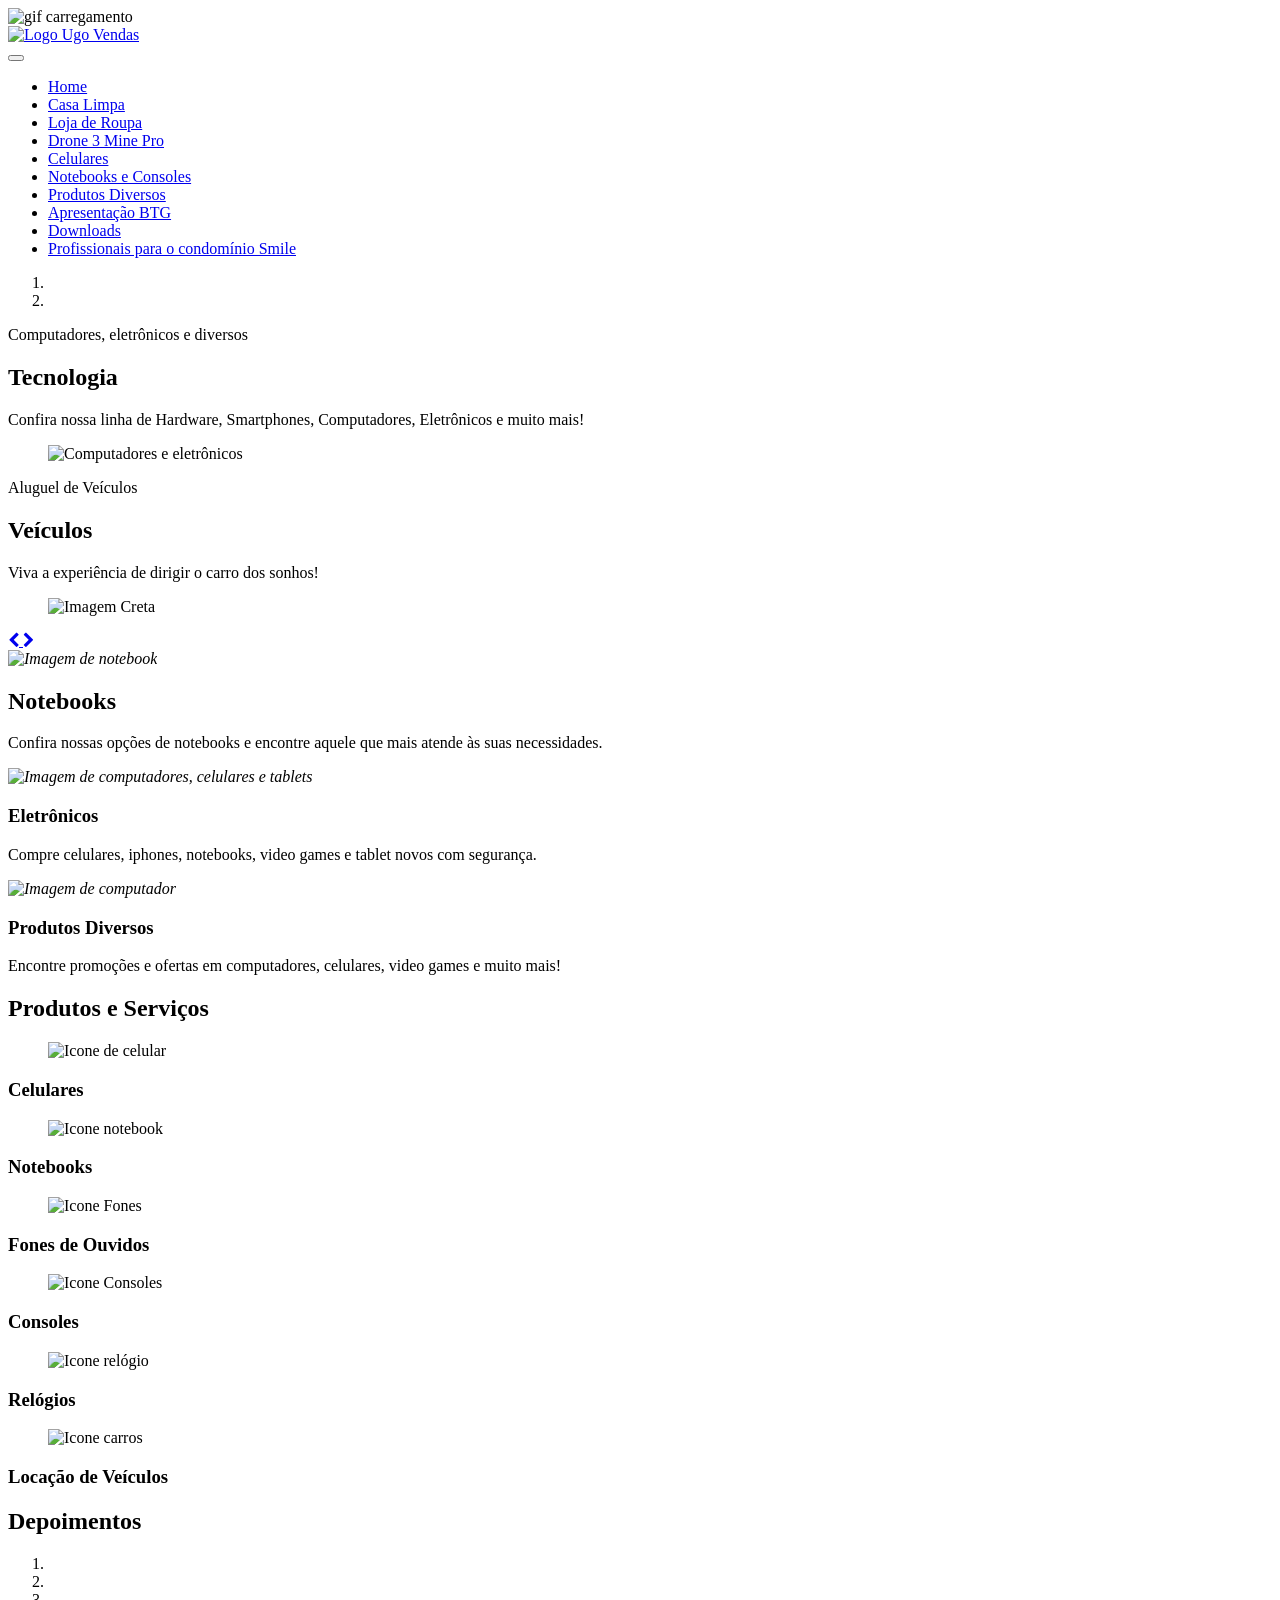
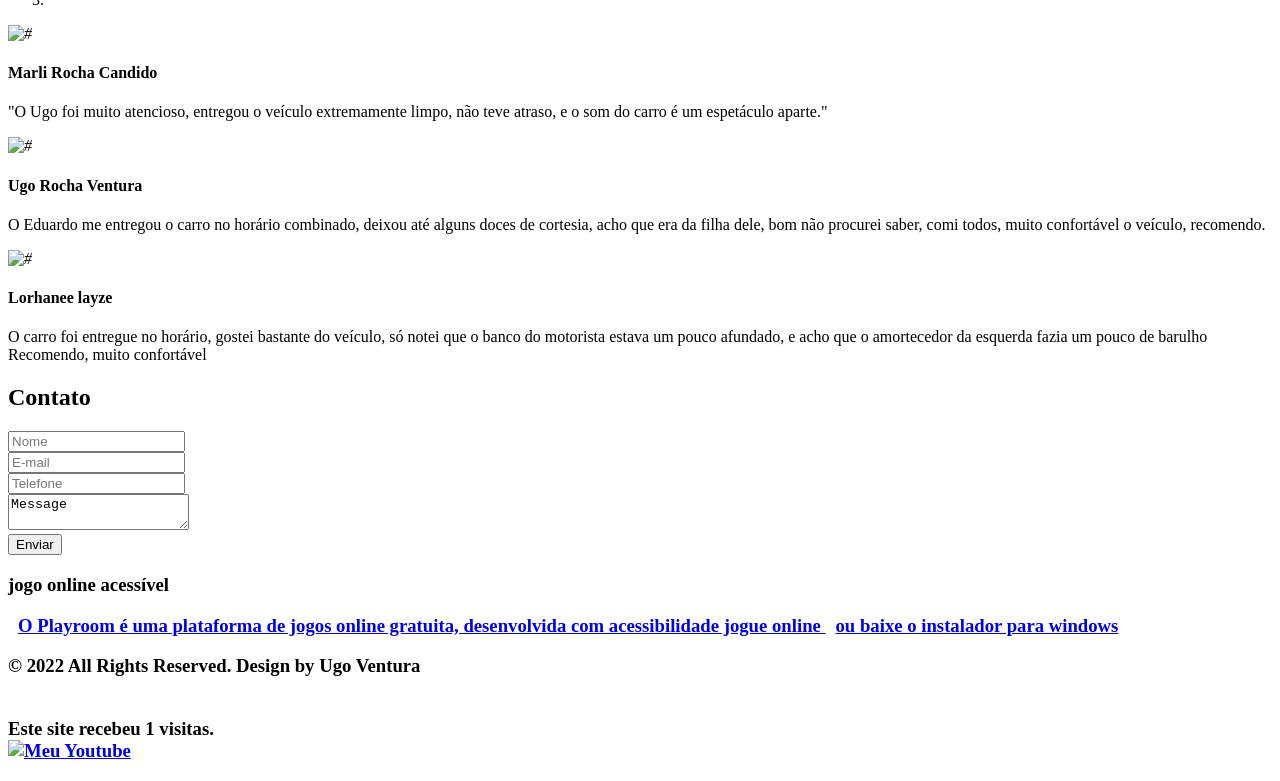
==== index.html @ d92bc0ac "Create index.html '" ====
<!DOCTYPE html>
<html lang="pt-br">

<head>

<!-- Google tag (gtag.js) -->
<script async src="https://www.googletagmanager.com/gtag/js?id=G-KERYEWNF61"></script>
<script>
  window.dataLayer = window.dataLayer || [];
  function gtag(){dataLayer.push(arguments);}
  gtag('js', new Date());
  gtag('config', 'G-KERYEWNF61');
</script>

   <!-- Basico do HTML -->
   <meta charset="utf-8">
   <meta http-equiv="X-UA-Compatible" content="IE=edge">
   <!-- mobile metas -->
   <meta name="viewport" content="width=device-width, initial-scale=1">
   <meta name="viewport" content="initial-scale=1, maximum-scale=1">
   <!-- site metas -->
   <title>Ugo Vendas</title>
   <meta name="keywords" content="Vendas">
   <meta name="description" content="Site de vendas">
   <meta name="author" content="Ugo Ventura">
   <!-- bootstrap css -->
   <link rel="stylesheet" href="css/bootstrap.min.css">
   <!-- style css -->
   <link rel="stylesheet" href="css/style.css">
   <!-- Responsive-->
   <link rel="stylesheet" href="css/responsive.css">
   <!-- Icone -->
   <link rel="icon" href="images/fevicon.png" type="image/gif" />
   <!-- CSS da barra de rolagem -->
   <link rel="stylesheet" href="css/jquery.mCustomScrollbar.min.css">
   <!-- Script para rodar em navegadores antigos -->
   <link rel="stylesheet" href="https://netdna.bootstrapcdn.com/font-awesome/4.0.3/css/font-awesome.css">
   <link rel="stylesheet" href="https://cdnjs.cloudflare.com/ajax/libs/fancybox/2.1.5/jquery.fancybox.min.css"
      media="screen">
<audio src=" mario.mp3 " autoplay loop volume="0.5"></audio>
</head>
<!-- Corpo do site -->

<body class="main-layout">
   <!-- Inicio do Gif de carregamento do site  -->
   <div class="loader_bg">
      <div class="loader"><img src="images/loading.gif" alt="gif carregamento" /></div>
   </div>
   <!-- Fim Gif de carregamento do site -->
   <!-- Inicio do Menu superior do site -->
   <header>
      <div class="header">
         <div class="container-fluid">
            <div class="row">
               <div class="col-xl-3 col-lg-3 col-md-3 col-sm-3 col logo_section">
                  <div class="full">
                     <div class="center-desk">
                        <div class="logo">
                           <a href="index.html"><img src="images/logo.png" alt="Logo Ugo Vendas" /></a>
                        </div>
                     </div>
                  </div>
               </div>
                  <nav class="navigation navbar navbar-expand-md navbar-dark ">
                     <button class="navbar-toggler" type="button" data-toggle="collapse" data-target="#navbarsExample04"
                        aria-controls="navbarsExample04" aria-expanded="false" aria-label="Toggle navigation">
                        <span class="navbar-toggler-icon"></span>
                     </button>
                     <div class="collapse navbar-collapse" id="navbarsExample04">
                        <ul class="navbar-nav mr-auto">
                           <li class="nav-item active">
                              <a class="nav-link" href="index.html" target="_blank">Home</a>
                           </li>


                           <li class="nav-item">
                              <a class="nav-link" href="CasaLimpa/calendario.php" target="_blank"> Casa Limpa</a>
                           </li>


                           <li class="nav-item">
                              <a class="nav-link" href=" roupa.html " target="_blank"> Loja de Roupa </a>
                           </li>
                           <li class="nav-item">
                              <a class="nav-link" href=" Drone-Page-master/index2.html " target="_blank">Drone 3 Mine Pro </a>
                           </li>
                           <li class="nav-item">
                              <a class="nav-link" href="celulares.html" target="_blank">Celulares</a>
                           </li>
                           <li class="nav-item">
                              <a class="nav-link" href="laptop.html" target="_blank">Notebooks e Consoles</a>
                           </li>
                           <li class="nav-item">
                              <a class="nav-link" href="produtos_diversos.html" target="_blank">Produtos Diversos</a>
                           </li>
                           <li class="nav-item">
                              <a class="nav-link" href="PaginaBtg/Teste.html" target="_blank"> Apresentação BTG </a>
                           </li>
                           <li class="nav-item">
                              <a class="nav-link" href="baixar.html" target="_blank"> Downloads </a>
                           </li>
                           <li class="nav-item">
                              <a class="nav-link" href="servicosmile.html" target="_blank"> Profissionais para o condomínio Smile </a>
                           </li>
                        </ul>
                     </div>
                  </nav>
               </div>
            </div>
         </div>
      </div>
   </header>
   <!-- Fim do Menu superior do site-->
   <!--Banner de promoção do site, mostrando alguns produtos -->
   <section class="banner_main">
      <div id="banner1" class="carousel slide" data-ride="carousel">
         <ol class="carousel-indicators">
            <li data-target="#banner1" data-slide-to="0" class="active"></li>
            <li data-target="#banner1" data-slide-to="1"></li>
         </ol>
         <div class="carousel-inner">
            <div class="carousel-item active">
               <div class="container">
                  <div class="carousel-caption">
                     <div class="row">
                        <div class="col-md-6">
                           <div class="text-bg">
                              <span>Computadores, eletrônicos e diversos</span>
                              <h1>Tecnologia</h1>
                              <p>Confira nossa linha de Hardware, Smartphones, Computadores, Eletrônicos e muito mais!
                              </p>
                           </div>
                        </div>
                        <div class="col-md-6">
                           <div class="text_img">
                              <figure><img src="images/pct.png" alt="Computadores e eletrônicos" /></figure>
                           </div>
                        </div>
                     </div>
                  </div>
               </div>
            </div>
            <div class="carousel-item">
               <div class="container">
                  <div class="carousel-caption">
                     <div class="row">
                        <div class="col-md-6">
                           <div class="text-bg">
                              <span>Aluguel de Veículos</span>
                              <h1>Veículos</h1>
                              <p>Viva a experiência de dirigir o carro dos sonhos!</p>
                           </div>
                        </div>
                        <div class="col-md-6">
                           <div class="text_img">
                              <figure><img src="images/creta_banner.png" alt="Imagem Creta" /></figure>
                           </div>
                        </div>
                     </div>
                  </div>
               </div>
            </div>
         </div>
         <a class="carousel-control-prev" href="#banner1" role="button" data-slide="prev">
            <i class="fa fa-chevron-left" aria-hidden="true"></i>
         </a>
         <a class="carousel-control-next" href="#banner1" role="button" data-slide="next">
            <i class="fa fa-chevron-right" aria-hidden="true"></i>
         </a>
      </div>
   </section>
   <!-- Fim do Banner -->
   <!-- Inicio do Cards descrevendo alguns dos produtos -->
   <div class="three_box">
      <div class="container">
         <div class="row">
            <div class="col-md-4">
               <div class="box_text">
                  <i><img src="images/thr1.png" alt="Imagem de notebook" /></i>
                  <h2>Notebooks</h2>
                  <p> Confira nossas opções de notebooks e encontre aquele que mais atende às suas
                     necessidades.</p>
               </div>
            </div>
            <div class="col-md-4">
               <div class="box_text">
                  <i><img src="images/thr2.png" alt="Imagem de computadores, celulares e tablets" /></i>
                  <h3>Eletrônicos</h3>
                  <p>Compre celulares, iphones, notebooks, video games e tablet novos com segurança.  </p>
               </div>
            </div>
            <div class="col-md-4">
               <div class="box_text">
                  <i><img src="images/thr.png" alt="Imagem de computador" /></i>
                  <h3>Produtos Diversos</h3>
                  <p>Encontre promoções e ofertas em computadores, celulares, video games e muito mais!</p>
               </div>
            </div>
         </div>
      </div>
   </div>
   <!-- Fim do card -->
   <!-- Inicio da Listagem de tipos de Produtos -->
   <div class="products">
      <div class="container">
         <div class="row">
            <div class="col-md-12">
               <div class="titlepage">
                  <h2>Produtos e Serviços</h2>
               </div>
            </div>
         </div>
         <div class="row">
            <div class="col-md-12">
               <div class="our_products">
                  <div class="row">
                     <div class="col-md-4 margin_bottom1">
                        <div class="product_box">
                           <figure>
                              <img src="images/icons8-icone-celular.png" alt="Icone de celular" />
                           </figure>
                           <h3>Celulares</h3>
                        </div>
                     </div>
                     <div class="col-md-4 margin_bottom1">
                        <div class="product_box">
                           <figure><img src="images/icons8-icone-notebook.png" alt="Icone notebook" /></figure>
                           <h3>Notebooks</h3>
                        </div>
                     </div>
                     <div class="col-md-4 margin_bottom1">
                        <div class="product_box">
                           <figure><img src="images/icons8-icone-fones.png" alt="Icone Fones" /></figure>
                           <h3>Fones de Ouvidos</h3>
                        </div>
                     </div>
                     <div class="col-md-4 margin_bottom1">
                        <div class="product_box">
                           <figure><img src="images/icons8-icone-console.png" alt="Icone Consoles" /></figure>
                           <h3>Consoles</h3>
                        </div>
                     </div>
                     <div class="col-md-4 margin_bottom1">
                        <div class="product_box">
                           <figure><img src="images/icons8-icone-relogio.png" alt="Icone relógio" /></figure>
                           <h3>Relógios</h3>
                        </div>
                     </div>
                     <div class="col-md-4 margin_bottom1">
                        <div class="product_box">
                           <figure><img src="images/icons8-engarrafamento-96.png" alt="Icone carros" /></figure>
                           <h3>Locação de Veículos</h3>
                        </div>
                     </div>
                  </div>
               </div>
            </div>
         </div>
      </div>
   </div>
   <!-- Fim da listagem -->

   <!-- Inicio dos Depoimentos -->
   <div class="customer">
      <div class="container">
         <div class="row">
            <div class="col-md-12">
               <div class="titlepage">
                  <h2>Depoimentos</h2>
               </div>
            </div>
         </div>
         <div class="row">
            <div class="col-md-12">
               <div id="myCarousel" class="carousel slide customer_Carousel " data-ride="carousel">
                  <ol class="carousel-indicators">
                     <li data-target="#myCarousel" data-slide-to="0" class="active"></li>
                     <li data-target="#myCarousel" data-slide-to="1"></li>
                     <li data-target="#myCarousel" data-slide-to="2"></li>
                  </ol>
                  <div class="carousel-inner">
                     <div class="carousel-item active">
                        <div class="container">
                           <div class="carousel-caption ">
                              <div class="row">
                                 <div class="col-md-9 offset-md-3">
                                    <div class="test_box">
                                       <i><img src="images/cos.png" alt="#" /></i>
                                       <h4>Marli Rocha Candido</h4>
                                       <p>"O Ugo foi muito atencioso, entregou o veículo extremamente limpo, não teve
                                          atraso, e o som do carro é um espetáculo aparte."</p>
                                    </div>
                                 </div>
                              </div>
                           </div>
                        </div>
                     </div>
                     <div class="carousel-item">
                        <div class="container">
                           <div class="carousel-caption">
                              <div class="row">
                                 <div class="col-md-9 offset-md-3">
                                    <div class="test_box">
                                       <i><img src="images/cos.png" alt="#" /></i>
                                       <h4>Ugo Rocha Ventura</h4>
                                       <p>O Eduardo me entregou o carro no horário combinado, deixou até alguns doces de
                                          cortesia, acho que era da filha dele, bom não procurei saber, comi todos,
                                          muito confortável o veículo, recomendo.</p>
                                    </div>
                                 </div>
                              </div>
                           </div>
                        </div>
                     </div>
                     <div class="carousel-item">
                        <div class="container">
                           <div class="carousel-caption">
                              <div class="row">
                                 <div class="col-md-9 offset-md-3">
                                    <div class="test_box">
                                       <i><img src="images/cos.png" alt="#" /></i>
                                       <h4>Lorhanee layze</h4>
                                       <p>O carro foi entregue no horário, gostei bastante do veículo, só notei que o
                                          banco do motorista estava um pouco afundado, e acho que o amortecedor da
                                          esquerda fazia um pouco de barulho
                                          Recomendo, muito confortável</p>
                                    </div>
                                 </div>
                              </div>
                           </div>
                        </div>
                     </div>
                  </div>
                  <a class="carousel-control-prev" href="#myCarousel" role="button" data-slide="prev">
                     <span class="carousel-control-prev-icon" aria-hidden="true"></span>
                     <span class="sr-only">Previous</span>
                  </a>
                  <a class="carousel-control-next" href="#myCarousel" role="button" data-slide="next">
                     <span class="carousel-control-next-icon" aria-hidden="true"></span>
                     <span class="sr-only">Next</span>
                  </a>
               </div>
            </div>
         </div>
      </div>
   </div>
   <!-- Fim dos Depoimentos -->

   <!-- Inicio do Formulário de Contatos -->
   <div class="contact">
      <div class="container">
         <div class="row">
            <div class="col-md-12">
               <div class="titlepage">
                  <h2>Contato</h2>
               </div>
            </div>
         </div>
         <div class="row">
            <div class="col-md-10 offset-md-1">
               <form id="request" class="main_form" method="POST" name="contactform" action="contact-form-handler.php">
                  <div class="row">
                     <div class="col-md-12 ">
                        <input class="contactus" placeholder="Nome" type="type" name="name">
                     </div>
                     <div class="col-md-12">
                        <input class="contactus" placeholder="E-mail" type="type" name="email">
                     </div>
                     <div class="col-md-12">
                        <input class="contactus" placeholder="Telefone" type="type" name="Phone Number">
                     </div>
                     <div class="col-md-12">
                        <textarea class="textarea" placeholder="Mensagem" type="type" name="message"
                           Message="Name">Message </textarea>
                     </div>
                     <div class="col-md-12">
                        <button class="send_btn">Enviar</button>
                     </div>
                  </div>
               </form>
            </div>
         </div>
      </div>
   </div>
   <!-- Fim do Formulário de Contatos -->
<h3> jogo online acessível <h3>
<a href=" https://www.qcsalon.net/pt/game " style="margin-left: 10px;" target="_blank"> O Playroom é uma plataforma de jogos online gratuita, desenvolvida com acessibilidade jogue online  </a>
<a href=" https://www.qcsalon.net/autodl/quentinc-gameroom-2.2.8-multilingual-setup.exe " style="margin-left: 10px;" target="_blank"> ou baixe o instalador para windows </a>
</a>


   <footer>
      <div class="footer">
         <div class="copyright">
            <div class="container">
               <div class="row">
                  <div class="col-md-12">
                     <p>© 2022 All Rights Reserved. Design by Ugo Ventura</a></p>

</br>
<div>
  Este site recebeu <span id="visitas">0</span> visitas.
</div>

<script>
  let contador = localStorage.getItem("contador") || 0;
  contador++;
  localStorage.setItem("contador", contador);
  document.getElementById("visitas").textContent = contador;
</script>



                  </div>
               </div>
            </div>
         </div>
      </div>
   </footer>
   <!-- Fim do do Rodapé -->
   <!-- Javascripts necessários para rodar o site-->
   <script src="js/jquery.min.js"></script>
   <script src="js/popper.min.js"></script>
   <script src="js/bootstrap.bundle.min.js"></script>
   <script src="js/jquery-3.0.0.min.js"></script>
   <script src="js/jquery.mCustomScrollbar.concat.min.js"></script>
   <script src="js/custom.js"></script>
   <script language="JavaScript">
      // Script para validação do formulário de contato      
      var frmvalidator = new Validator("contactform");
      frmvalidator.addValidation("name", "req", "Por favor, preencha o seu nome");
      frmvalidator.addValidation("email", "req", "Por favor, preencha o seu e-mail");
      frmvalidator.addValidation("email", "email", "Por favor, preencha um endereço de e-mail"); 

<div align=center><a href='https://contador.s12.com.br'><img src='https://contador.s12.com.br/img-93wyWb1bD875wDd7-26.gif' border='0' alt='visitas'></a><script type='text/javascript' src='https://contador.s12.com.br/ad.js?id=93wyWb1bD875wDd7'></script></div>

   </script>

                        <a target="_blank" href=" https://www.youtube.com/@ugodramal2010/videos "><img src="images/icons/you-tube-logo.png" alt=" Meu Youtube  "></a>
</body>
</html>
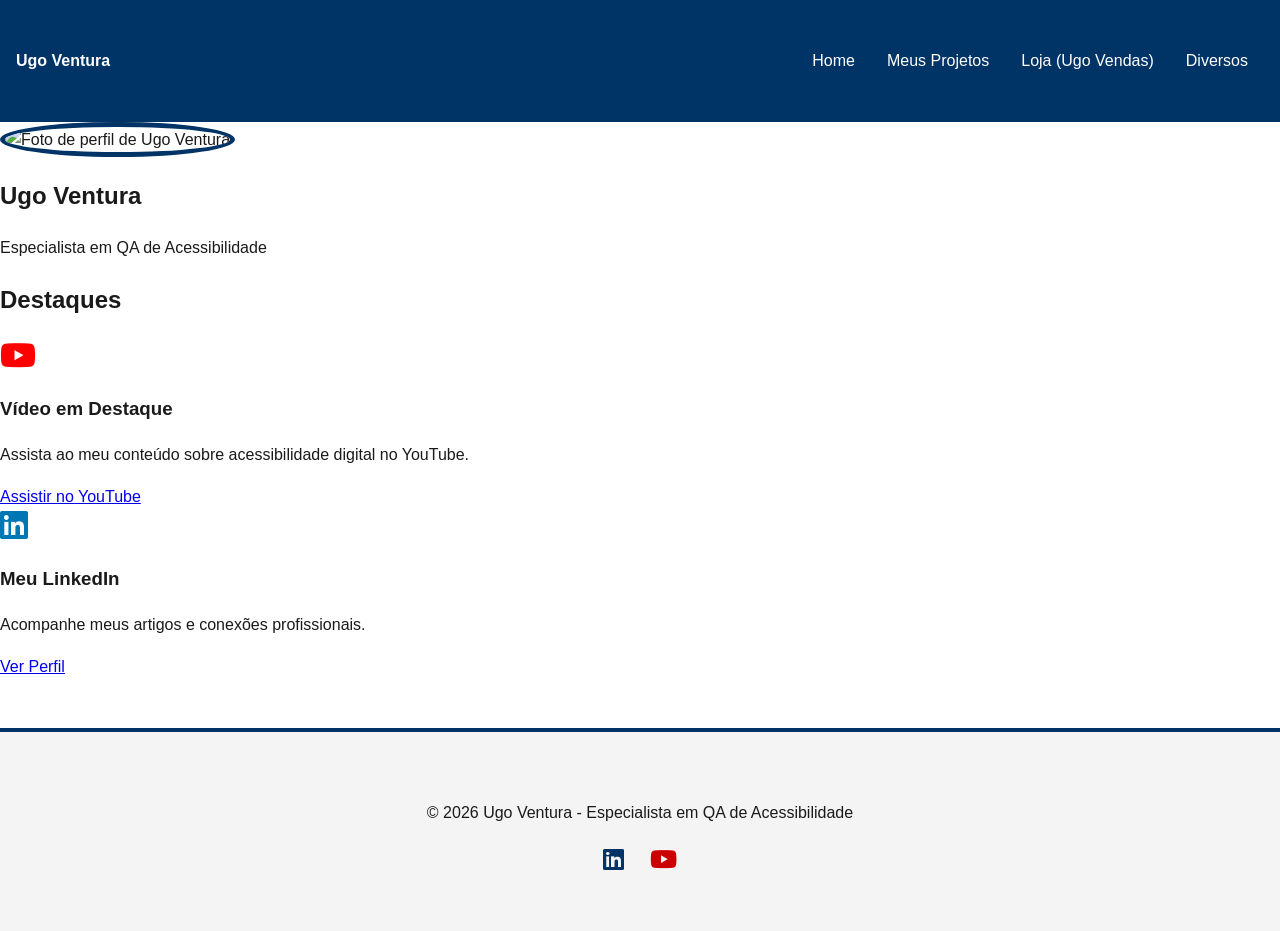
==== commit 05919f06: "subindo a primeira parte do novo portfólio aprimorando os conhecimentos" ====
--- a/index.html
+++ b/index.html
@@ -1,441 +1,66 @@
 <!DOCTYPE html>
 <html lang="pt-br">
+<head>
+    <meta charset="UTF-8">
+    <meta name="viewport" content="width=device-width, initial-scale=1.0">
+    <title>Ugo Ventura | QA de Acessibilidade</title>
 
-<head>
+    <link rel="stylesheet" href="https://cdnjs.cloudflare.com/ajax/libs/font-awesome/6.0.0/css/all.min.css">
+    
+    <link href="https://unpkg.com/aos@2.3.1/dist/aos.css" rel="stylesheet">
+    
+    <link rel="stylesheet" href="css/style.css">
+</head>
+<body>
+    <header id="main-header"></header>
 
-<!-- Google tag (gtag.js) -->
-<script async src="https://www.googletagmanager.com/gtag/js?id=G-KERYEWNF61"></script>
-<script>
-  window.dataLayer = window.dataLayer || [];
-  function gtag(){dataLayer.push(arguments);}
-  gtag('js', new Date());
-  gtag('config', 'G-KERYEWNF61');
-</script>
+    <main id="conteudo-principal">
+        <section class="hero" data-aos="fade-up">
+            <img src="images/ugo.jpg" alt="Foto de perfil de Ugo Ventura" class="perfil-img">
+            <h1 data-aos="fade-right">Ugo Ventura</h1>
+            <p class="subtitulo">Especialista em QA de Acessibilidade</p>
+        </section>
 
-   <!-- Basico do HTML -->
-   <meta charset="utf-8">
-   <meta http-equiv="X-UA-Compatible" content="IE=edge">
-   <!-- mobile metas -->
-   <meta name="viewport" content="width=device-width, initial-scale=1">
-   <meta name="viewport" content="initial-scale=1, maximum-scale=1">
-   <!-- site metas -->
-   <title>Ugo Vendas</title>
-   <meta name="keywords" content="Vendas">
-   <meta name="description" content="Site de vendas">
-   <meta name="author" content="Ugo Ventura">
-   <!-- bootstrap css -->
-   <link rel="stylesheet" href="css/bootstrap.min.css">
-   <!-- style css -->
-   <link rel="stylesheet" href="css/style.css">
-   <!-- Responsive-->
-   <link rel="stylesheet" href="css/responsive.css">
-   <!-- Icone -->
-   <link rel="icon" href="images/fevicon.png" type="image/gif" />
-   <!-- CSS da barra de rolagem -->
-   <link rel="stylesheet" href="css/jquery.mCustomScrollbar.min.css">
-   <!-- Script para rodar em navegadores antigos -->
-   <link rel="stylesheet" href="https://netdna.bootstrapcdn.com/font-awesome/4.0.3/css/font-awesome.css">
-   <link rel="stylesheet" href="https://cdnjs.cloudflare.com/ajax/libs/fancybox/2.1.5/jquery.fancybox.min.css"
-      media="screen">
-<audio src=" mario.mp3 " autoplay loop volume="0.5"></audio>
-</head>
-<!-- Corpo do site -->
+        <section class="destaques">
+            <h2 data-aos="fade-left">Destaques</h2>
+            <div class="card-grid">
+                <article class="card" data-aos="zoom-in">
+                    <i class="fab fa-youtube" aria-hidden="true" style="font-size: 2rem; color: red;"></i>
+                    <h3>Vídeo em Destaque</h3>
+                    <p>Assista ao meu conteúdo sobre acessibilidade digital no YouTube.</p>
+                    <a href="https://www.youtube.com/watch?v=UW9lQev63oY" target="_blank" aria-label="Assistir vídeo de Ugo Ventura no YouTube (abre em nova aba)">
+                        Assistir no YouTube
+                    </a>
+                </article>
 
-<body class="main-layout">
-   <!-- Inicio do Gif de carregamento do site  -->
-   <div class="loader_bg">
-      <div class="loader"><img src="images/loading.gif" alt="gif carregamento" /></div>
-   </div>
-   <!-- Fim Gif de carregamento do site -->
-   <!-- Inicio do Menu superior do site -->
-   <header>
-      <div class="header">
-         <div class="container-fluid">
-            <div class="row">
-               <div class="col-xl-3 col-lg-3 col-md-3 col-sm-3 col logo_section">
-                  <div class="full">
-                     <div class="center-desk">
-                        <div class="logo">
-                           <a href="index.html"><img src="images/logo.png" alt="Logo Ugo Vendas" /></a>
-                        </div>
-                     </div>
-                  </div>
-               </div>
-                  <nav class="navigation navbar navbar-expand-md navbar-dark ">
-                     <button class="navbar-toggler" type="button" data-toggle="collapse" data-target="#navbarsExample04"
-                        aria-controls="navbarsExample04" aria-expanded="false" aria-label="Toggle navigation">
-                        <span class="navbar-toggler-icon"></span>
-                     </button>
-                     <div class="collapse navbar-collapse" id="navbarsExample04">
-                        <ul class="navbar-nav mr-auto">
-                           <li class="nav-item active">
-                              <a class="nav-link" href="index.html" target="_blank">Home</a>
-                           </li>
+                <article class="card" data-aos="zoom-in" data-delay="200">
+                    <i class="fab fa-linkedin" aria-hidden="true" style="font-size: 2rem; color: #0077b5;"></i>
+                    <h3>Meu LinkedIn</h3>
+                    <p>Acompanhe meus artigos e conexões profissionais.</p>
+                    <a href="https://www.linkedin.com/in/ugo-rocha-ventura-97335a68/" target="_blank" aria-label="Visitar perfil de Ugo Ventura no LinkedIn (abre em nova aba)">
+                        Ver Perfil
+                    </a>
+                </article>
+            </div>
+        </section>
+    </main>
 
+    <footer id="main-footer"></footer>
 
-                           <li class="nav-item">
-                              <a class="nav-link" href="CasaLimpa/calendario.php" target="_blank"> Casa Limpa</a>
-                           </li>
+    <script src="https://unpkg.com/aos@2.3.1/dist/aos.js"></script>
+    <script>
+        // Inicializa as animações prevenindo erros em dispositivos antigos
+        try {
+            AOS.init({
+                duration: 1000,
+                once: true,
+                disable: 'mobile' // Opcional: desativa animações em celulares muito lentos se desejar
+            });
+        } catch (e) {
+            console.log("Erro ao carregar animações, o site continuará funcionando normalmente.");
+        }
+    </script>
 
-
-                           <li class="nav-item">
-                              <a class="nav-link" href=" roupa.html " target="_blank"> Loja de Roupa </a>
-                           </li>
-                           <li class="nav-item">
-                              <a class="nav-link" href=" Drone-Page-master/index2.html " target="_blank">Drone 3 Mine Pro </a>
-                           </li>
-                           <li class="nav-item">
-                              <a class="nav-link" href="celulares.html" target="_blank">Celulares</a>
-                           </li>
-                           <li class="nav-item">
-                              <a class="nav-link" href="laptop.html" target="_blank">Notebooks e Consoles</a>
-                           </li>
-                           <li class="nav-item">
-                              <a class="nav-link" href="produtos_diversos.html" target="_blank">Produtos Diversos</a>
-                           </li>
-                           <li class="nav-item">
-                              <a class="nav-link" href="PaginaBtg/Teste.html" target="_blank"> Apresentação BTG </a>
-                           </li>
-                           <li class="nav-item">
-                              <a class="nav-link" href="baixar.html" target="_blank"> Downloads </a>
-                           </li>
-                           <li class="nav-item">
-                              <a class="nav-link" href="servicosmile.html" target="_blank"> Profissionais para o condomínio Smile </a>
-                           </li>
-                        </ul>
-                     </div>
-                  </nav>
-               </div>
-            </div>
-         </div>
-      </div>
-   </header>
-   <!-- Fim do Menu superior do site-->
-   <!--Banner de promoção do site, mostrando alguns produtos -->
-   <section class="banner_main">
-      <div id="banner1" class="carousel slide" data-ride="carousel">
-         <ol class="carousel-indicators">
-            <li data-target="#banner1" data-slide-to="0" class="active"></li>
-            <li data-target="#banner1" data-slide-to="1"></li>
-         </ol>
-         <div class="carousel-inner">
-            <div class="carousel-item active">
-               <div class="container">
-                  <div class="carousel-caption">
-                     <div class="row">
-                        <div class="col-md-6">
-                           <div class="text-bg">
-                              <span>Computadores, eletrônicos e diversos</span>
-                              <h1>Tecnologia</h1>
-                              <p>Confira nossa linha de Hardware, Smartphones, Computadores, Eletrônicos e muito mais!
-                              </p>
-                           </div>
-                        </div>
-                        <div class="col-md-6">
-                           <div class="text_img">
-                              <figure><img src="images/pct.png" alt="Computadores e eletrônicos" /></figure>
-                           </div>
-                        </div>
-                     </div>
-                  </div>
-               </div>
-            </div>
-            <div class="carousel-item">
-               <div class="container">
-                  <div class="carousel-caption">
-                     <div class="row">
-                        <div class="col-md-6">
-                           <div class="text-bg">
-                              <span>Aluguel de Veículos</span>
-                              <h1>Veículos</h1>
-                              <p>Viva a experiência de dirigir o carro dos sonhos!</p>
-                           </div>
-                        </div>
-                        <div class="col-md-6">
-                           <div class="text_img">
-                              <figure><img src="images/creta_banner.png" alt="Imagem Creta" /></figure>
-                           </div>
-                        </div>
-                     </div>
-                  </div>
-               </div>
-            </div>
-         </div>
-         <a class="carousel-control-prev" href="#banner1" role="button" data-slide="prev">
-            <i class="fa fa-chevron-left" aria-hidden="true"></i>
-         </a>
-         <a class="carousel-control-next" href="#banner1" role="button" data-slide="next">
-            <i class="fa fa-chevron-right" aria-hidden="true"></i>
-         </a>
-      </div>
-   </section>
-   <!-- Fim do Banner -->
-   <!-- Inicio do Cards descrevendo alguns dos produtos -->
-   <div class="three_box">
-      <div class="container">
-         <div class="row">
-            <div class="col-md-4">
-               <div class="box_text">
-                  <i><img src="images/thr1.png" alt="Imagem de notebook" /></i>
-                  <h2>Notebooks</h2>
-                  <p> Confira nossas opções de notebooks e encontre aquele que mais atende às suas
-                     necessidades.</p>
-               </div>
-            </div>
-            <div class="col-md-4">
-               <div class="box_text">
-                  <i><img src="images/thr2.png" alt="Imagem de computadores, celulares e tablets" /></i>
-                  <h3>Eletrônicos</h3>
-                  <p>Compre celulares, iphones, notebooks, video games e tablet novos com segurança.  </p>
-               </div>
-            </div>
-            <div class="col-md-4">
-               <div class="box_text">
-                  <i><img src="images/thr.png" alt="Imagem de computador" /></i>
-                  <h3>Produtos Diversos</h3>
-                  <p>Encontre promoções e ofertas em computadores, celulares, video games e muito mais!</p>
-               </div>
-            </div>
-         </div>
-      </div>
-   </div>
-   <!-- Fim do card -->
-   <!-- Inicio da Listagem de tipos de Produtos -->
-   <div class="products">
-      <div class="container">
-         <div class="row">
-            <div class="col-md-12">
-               <div class="titlepage">
-                  <h2>Produtos e Serviços</h2>
-               </div>
-            </div>
-         </div>
-         <div class="row">
-            <div class="col-md-12">
-               <div class="our_products">
-                  <div class="row">
-                     <div class="col-md-4 margin_bottom1">
-                        <div class="product_box">
-                           <figure>
-                              <img src="images/icons8-icone-celular.png" alt="Icone de celular" />
-                           </figure>
-                           <h3>Celulares</h3>
-                        </div>
-                     </div>
-                     <div class="col-md-4 margin_bottom1">
-                        <div class="product_box">
-                           <figure><img src="images/icons8-icone-notebook.png" alt="Icone notebook" /></figure>
-                           <h3>Notebooks</h3>
-                        </div>
-                     </div>
-                     <div class="col-md-4 margin_bottom1">
-                        <div class="product_box">
-                           <figure><img src="images/icons8-icone-fones.png" alt="Icone Fones" /></figure>
-                           <h3>Fones de Ouvidos</h3>
-                        </div>
-                     </div>
-                     <div class="col-md-4 margin_bottom1">
-                        <div class="product_box">
-                           <figure><img src="images/icons8-icone-console.png" alt="Icone Consoles" /></figure>
-                           <h3>Consoles</h3>
-                        </div>
-                     </div>
-                     <div class="col-md-4 margin_bottom1">
-                        <div class="product_box">
-                           <figure><img src="images/icons8-icone-relogio.png" alt="Icone relógio" /></figure>
-                           <h3>Relógios</h3>
-                        </div>
-                     </div>
-                     <div class="col-md-4 margin_bottom1">
-                        <div class="product_box">
-                           <figure><img src="images/icons8-engarrafamento-96.png" alt="Icone carros" /></figure>
-                           <h3>Locação de Veículos</h3>
-                        </div>
-                     </div>
-                  </div>
-               </div>
-            </div>
-         </div>
-      </div>
-   </div>
-   <!-- Fim da listagem -->
-
-   <!-- Inicio dos Depoimentos -->
-   <div class="customer">
-      <div class="container">
-         <div class="row">
-            <div class="col-md-12">
-               <div class="titlepage">
-                  <h2>Depoimentos</h2>
-               </div>
-            </div>
-         </div>
-         <div class="row">
-            <div class="col-md-12">
-               <div id="myCarousel" class="carousel slide customer_Carousel " data-ride="carousel">
-                  <ol class="carousel-indicators">
-                     <li data-target="#myCarousel" data-slide-to="0" class="active"></li>
-                     <li data-target="#myCarousel" data-slide-to="1"></li>
-                     <li data-target="#myCarousel" data-slide-to="2"></li>
-                  </ol>
-                  <div class="carousel-inner">
-                     <div class="carousel-item active">
-                        <div class="container">
-                           <div class="carousel-caption ">
-                              <div class="row">
-                                 <div class="col-md-9 offset-md-3">
-                                    <div class="test_box">
-                                       <i><img src="images/cos.png" alt="#" /></i>
-                                       <h4>Marli Rocha Candido</h4>
-                                       <p>"O Ugo foi muito atencioso, entregou o veículo extremamente limpo, não teve
-                                          atraso, e o som do carro é um espetáculo aparte."</p>
-                                    </div>
-                                 </div>
-                              </div>
-                           </div>
-                        </div>
-                     </div>
-                     <div class="carousel-item">
-                        <div class="container">
-                           <div class="carousel-caption">
-                              <div class="row">
-                                 <div class="col-md-9 offset-md-3">
-                                    <div class="test_box">
-                                       <i><img src="images/cos.png" alt="#" /></i>
-                                       <h4>Ugo Rocha Ventura</h4>
-                                       <p>O Eduardo me entregou o carro no horário combinado, deixou até alguns doces de
-                                          cortesia, acho que era da filha dele, bom não procurei saber, comi todos,
-                                          muito confortável o veículo, recomendo.</p>
-                                    </div>
-                                 </div>
-                              </div>
-                           </div>
-                        </div>
-                     </div>
-                     <div class="carousel-item">
-                        <div class="container">
-                           <div class="carousel-caption">
-                              <div class="row">
-                                 <div class="col-md-9 offset-md-3">
-                                    <div class="test_box">
-                                       <i><img src="images/cos.png" alt="#" /></i>
-                                       <h4>Lorhanee layze</h4>
-                                       <p>O carro foi entregue no horário, gostei bastante do veículo, só notei que o
-                                          banco do motorista estava um pouco afundado, e acho que o amortecedor da
-                                          esquerda fazia um pouco de barulho
-                                          Recomendo, muito confortável</p>
-                                    </div>
-                                 </div>
-                              </div>
-                           </div>
-                        </div>
-                     </div>
-                  </div>
-                  <a class="carousel-control-prev" href="#myCarousel" role="button" data-slide="prev">
-                     <span class="carousel-control-prev-icon" aria-hidden="true"></span>
-                     <span class="sr-only">Previous</span>
-                  </a>
-                  <a class="carousel-control-next" href="#myCarousel" role="button" data-slide="next">
-                     <span class="carousel-control-next-icon" aria-hidden="true"></span>
-                     <span class="sr-only">Next</span>
-                  </a>
-               </div>
-            </div>
-         </div>
-      </div>
-   </div>
-   <!-- Fim dos Depoimentos -->
-
-   <!-- Inicio do Formulário de Contatos -->
-   <div class="contact">
-      <div class="container">
-         <div class="row">
-            <div class="col-md-12">
-               <div class="titlepage">
-                  <h2>Contato</h2>
-               </div>
-            </div>
-         </div>
-         <div class="row">
-            <div class="col-md-10 offset-md-1">
-               <form id="request" class="main_form" method="POST" name="contactform" action="contact-form-handler.php">
-                  <div class="row">
-                     <div class="col-md-12 ">
-                        <input class="contactus" placeholder="Nome" type="type" name="name">
-                     </div>
-                     <div class="col-md-12">
-                        <input class="contactus" placeholder="E-mail" type="type" name="email">
-                     </div>
-                     <div class="col-md-12">
-                        <input class="contactus" placeholder="Telefone" type="type" name="Phone Number">
-                     </div>
-                     <div class="col-md-12">
-                        <textarea class="textarea" placeholder="Mensagem" type="type" name="message"
-                           Message="Name">Message </textarea>
-                     </div>
-                     <div class="col-md-12">
-                        <button class="send_btn">Enviar</button>
-                     </div>
-                  </div>
-               </form>
-            </div>
-         </div>
-      </div>
-   </div>
-   <!-- Fim do Formulário de Contatos -->
-<h3> jogo online acessível <h3>
-<a href=" https://www.qcsalon.net/pt/game " style="margin-left: 10px;" target="_blank"> O Playroom é uma plataforma de jogos online gratuita, desenvolvida com acessibilidade jogue online  </a>
-<a href=" https://www.qcsalon.net/autodl/quentinc-gameroom-2.2.8-multilingual-setup.exe " style="margin-left: 10px;" target="_blank"> ou baixe o instalador para windows </a>
-</a>
-
-
-   <footer>
-      <div class="footer">
-         <div class="copyright">
-            <div class="container">
-               <div class="row">
-                  <div class="col-md-12">
-                     <p>© 2022 All Rights Reserved. Design by Ugo Ventura</a></p>
-
-</br>
-<div>
-  Este site recebeu <span id="visitas">0</span> visitas.
-</div>
-
-<script>
-  let contador = localStorage.getItem("contador") || 0;
-  contador++;
-  localStorage.setItem("contador", contador);
-  document.getElementById("visitas").textContent = contador;
-</script>
-
-
-
-                  </div>
-               </div>
-            </div>
-         </div>
-      </div>
-   </footer>
-   <!-- Fim do do Rodapé -->
-   <!-- Javascripts necessários para rodar o site-->
-   <script src="js/jquery.min.js"></script>
-   <script src="js/popper.min.js"></script>
-   <script src="js/bootstrap.bundle.min.js"></script>
-   <script src="js/jquery-3.0.0.min.js"></script>
-   <script src="js/jquery.mCustomScrollbar.concat.min.js"></script>
-   <script src="js/custom.js"></script>
-   <script language="JavaScript">
-      // Script para validação do formulário de contato      
-      var frmvalidator = new Validator("contactform");
-      frmvalidator.addValidation("name", "req", "Por favor, preencha o seu nome");
-      frmvalidator.addValidation("email", "req", "Por favor, preencha o seu e-mail");
-      frmvalidator.addValidation("email", "email", "Por favor, preencha um endereço de e-mail"); 
-
-<div align=center><a href='https://contador.s12.com.br'><img src='https://contador.s12.com.br/img-93wyWb1bD875wDd7-26.gif' border='0' alt='visitas'></a><script type='text/javascript' src='https://contador.s12.com.br/ad.js?id=93wyWb1bD875wDd7'></script></div>
-
-   </script>
-
-                        <a target="_blank" href=" https://www.youtube.com/@ugodramal2010/videos "><img src="images/icons/you-tube-logo.png" alt=" Meu Youtube  "></a>
+    <script src="js/menu.js"></script>
 </body>
-</html>    
+</html>
--- a/css/style.css
+++ b/css/style.css
@@ -0,0 +1,104 @@
+/* Cores com contraste validado para WCAG */
+:root {
+    --primaria: #003366;    /* Azul profundo */
+    --secundaria: #FFCC00;  /* Amarelo para destaque */
+    --fundo: #FFFFFF;
+    --texto: #1A1A1A;
+    --menu-mobile: #002244;
+}
+
+body {
+    font-family: 'Segoe UI', Arial, sans-serif;
+    color: var(--texto);
+    line-height: 1.6;
+    margin: 0;
+}
+
+/* Header e Menu Hambúrguer */
+#main-header {
+    background: var(--primaria);
+    color: white;
+    padding: 1rem;
+    position: sticky;
+    top: 0;
+    z-index: 1000;
+}
+
+nav {
+    display: flex;
+    justify-content: space-between;
+    align-items: center;
+}
+
+#menu-list {
+    display: none; /* Escondido no mobile por padrão */
+    list-style: none;
+    flex-direction: column;
+    position: absolute;
+    top: 60px;
+    right: 0;
+    background: var(--menu-mobile);
+    width: 100%;
+    padding: 0;
+}
+
+#menu-list.active {
+    display: flex;
+}
+
+#menu-list li a {
+    color: white;
+    text-decoration: none;
+    padding: 1rem;
+    display: block;
+    border-bottom: 1px solid #ffffff22;
+}
+
+/* Botão Hambúrguer Acessível */
+#menu-toggle {
+    background: none;
+    border: 2px solid var(--secundaria);
+    color: var(--secundaria);
+    padding: 10px;
+    cursor: pointer;
+    min-width: 44px; /* Tamanho mínimo para toque (WCAG) */
+    min-height: 44px;
+}
+
+/* Estilo para Computador */
+@media (min-width: 768px) {
+    #menu-toggle { display: none; }
+    #menu-list {
+        display: flex;
+        flex-direction: row;
+        position: static;
+        background: none;
+        width: auto;
+    }
+    #menu-list li a { border: none; }
+}
+
+/* Rodapé Profissional com Ícones */
+#main-footer {
+    background: #f4f4f4;
+    padding: 2rem;
+    text-align: center;
+    margin-top: 3rem;
+    border-top: 4px solid var(--primaria);
+}
+
+.social-links a {
+    font-size: 2rem;
+    margin: 0 15px;
+    color: var(--primaria);
+    text-decoration: none;
+}
+
+/* Foto de Perfil com animação */
+.perfil-img {
+    width: 200px;
+    height: 200px;
+    border-radius: 50%;
+    border: 5px solid var(--primaria);
+    object-fit: cover;
+}
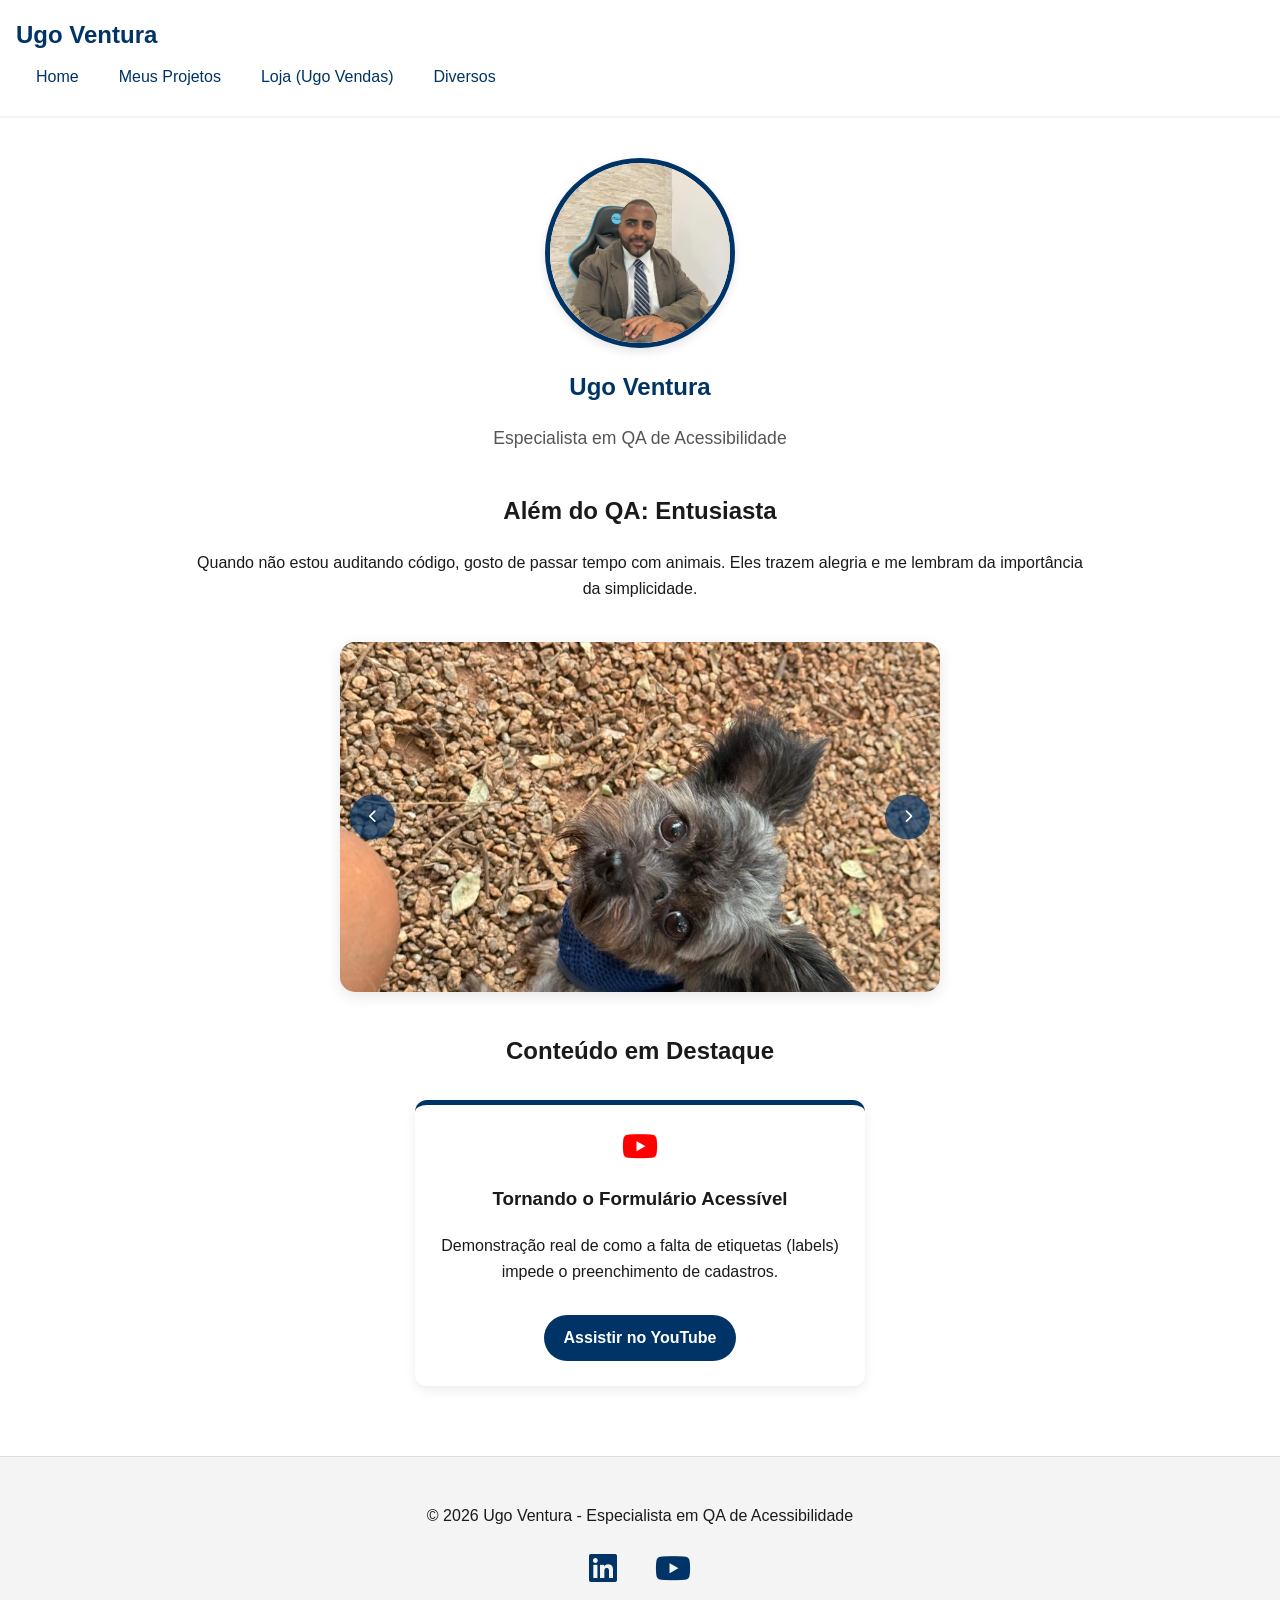
==== commit 540e93a5: "Atualização do carrossel com aria-live e correção de caminhos das fotos. melhorias no feedback ao pr" ====
--- a/index.html
+++ b/index.html
@@ -6,7 +6,6 @@
     <title>Ugo Ventura | QA de Acessibilidade</title>
 
     <link rel="stylesheet" href="https://cdnjs.cloudflare.com/ajax/libs/font-awesome/6.0.0/css/all.min.css">
-    
     <link href="https://unpkg.com/aos@2.3.1/dist/aos.css" rel="stylesheet">
     
     <link rel="stylesheet" href="css/style.css">
@@ -21,24 +20,47 @@
             <p class="subtitulo">Especialista em QA de Acessibilidade</p>
         </section>
 
-        <section class="destaques">
-            <h2 data-aos="fade-left">Destaques</h2>
+        <section class="sobre-mim" data-aos="fade-up">
+            <h2>Além do QA: Entusiasta</h2>
+            <p>Quando não estou auditando código, gosto de passar tempo com animais. Eles trazem alegria e me lembram da importância da simplicidade.</p>
+            
+            <div class="carousel-container" role="region" aria-roledescription="carousel" aria-label="Galeria de fotos dos meus cachorros">
+                
+                <div id="carousel-status" class="sr-only" aria-live="polite" 
+                     style="position: absolute; width: 1px; height: 1px; padding: 0; margin: -1px; overflow: hidden; clip: rect(0,0,0,0); border: 0;">
+                    Exibindo Foto 1 de 3
+                </div>
+
+                <div class="carousel-slides" id="carousel-slides">
+                    <div class="slide" role="group" aria-roledescription="slide" aria-label="1 de 3">
+                        <img src="images/cachorro01.jpg" alt="Um cachorro caramelo correndo feliz na grama verde">
+                    </div>
+                    <div class="slide" role="group" aria-roledescription="slide" aria-label="2 de 3">
+                        <img src="images/cachorro02.jpg" alt="Um cachorro preto e branco descansando">
+                    </div>
+                    <div class="slide" role="group" aria-roledescription="slide" aria-label="3 de 3">
+                        <img src="images/cachorro03.jpg" alt="Um cachorro grande e um filhote interagindo no chão">
+                    </div>
+                </div>
+
+                <button class="carousel-btn prev" id="prev-btn" aria-label="Foto anterior">
+                    <i class="fas fa-chevron-left" aria-hidden="true"></i>
+                </button>
+                <button class="carousel-btn next" id="next-btn" aria-label="Próxima foto">
+                    <i class="fas fa-chevron-right" aria-hidden="true"></i>
+                </button>
+            </div>
+        </section>
+
+        <section class="destaques" data-aos="fade-up">
+            <h2>Conteúdo em Destaque</h2>
             <div class="card-grid">
                 <article class="card" data-aos="zoom-in">
                     <i class="fab fa-youtube" aria-hidden="true" style="font-size: 2rem; color: red;"></i>
-                    <h3>Vídeo em Destaque</h3>
-                    <p>Assista ao meu conteúdo sobre acessibilidade digital no YouTube.</p>
-                    <a href="https://www.youtube.com/watch?v=UW9lQev63oY" target="_blank" aria-label="Assistir vídeo de Ugo Ventura no YouTube (abre em nova aba)">
+                    <h3>Tornando o Formulário Acessível</h3>
+                    <p>Demonstração real de como a falta de etiquetas (labels) impede o preenchimento de cadastros.</p>
+                    <a href="https://www.youtube.com/watch?v=UW9lQev63oY" target="_blank" aria-label="Assistir vídeo sobre formulários acessíveis no YouTube (abre em nova aba)">
                         Assistir no YouTube
-                    </a>
-                </article>
-
-                <article class="card" data-aos="zoom-in" data-delay="200">
-                    <i class="fab fa-linkedin" aria-hidden="true" style="font-size: 2rem; color: #0077b5;"></i>
-                    <h3>Meu LinkedIn</h3>
-                    <p>Acompanhe meus artigos e conexões profissionais.</p>
-                    <a href="https://www.linkedin.com/in/ugo-rocha-ventura-97335a68/" target="_blank" aria-label="Visitar perfil de Ugo Ventura no LinkedIn (abre em nova aba)">
-                        Ver Perfil
                     </a>
                 </article>
             </div>
@@ -49,18 +71,43 @@
 
     <script src="https://unpkg.com/aos@2.3.1/dist/aos.js"></script>
     <script>
-        // Inicializa as animações prevenindo erros em dispositivos antigos
-        try {
-            AOS.init({
-                duration: 1000,
-                once: true,
-                disable: 'mobile' // Opcional: desativa animações em celulares muito lentos se desejar
-            });
-        } catch (e) {
-            console.log("Erro ao carregar animações, o site continuará funcionando normalmente.");
-        }
+        // Inicializa animações
+        AOS.init({ duration: 1000, once: true });
+
+        // Lógica do Carrossel com Feedback Acessível
+        const slides = document.getElementById('carousel-slides');
+        const statusAcessivel = document.getElementById('carousel-status');
+        const totalSlides = 3;
+        let index = 0;
+
+        // Descrições fáceis de editar para o leitor de tela
+        const descricoes = [
+            "Um cachorro caramelo correndo feliz na grama verde",
+            "Um cachorro preto e branco descansando",
+            "Um cachorro grande e um filhote interagindo no chão"
+        ];
+
+        const atualizarCarrossel = (novoIndex) => {
+            index = novoIndex;
+            
+            // Movimento visual
+            slides.style.transform = `translateX(${-index * 100}%)`;
+            
+            // Anúncio para o leitor de tela (Aria-Live)
+            const mensagem = `Foto ${index + 1} de ${totalSlides}. ${descricoes[index]}`;
+            statusAcessivel.innerText = mensagem;
+        };
+
+        document.getElementById('next-btn').addEventListener('click', () => {
+            const proximo = (index + 1) % totalSlides;
+            atualizarCarrossel(proximo);
+        });
+
+        document.getElementById('prev-btn').addEventListener('click', () => {
+            const anterior = (index - 1 + totalSlides) % totalSlides;
+            atualizarCarrossel(anterior);
+        });
     </script>
-
     <script src="js/menu.js"></script>
 </body>
 </html>
--- a/css/style.css
+++ b/css/style.css
@@ -1,90 +1,208 @@
-/* Cores com contraste validado para WCAG */
+/* Estilo Profissional Ugo Ventura - Foco em Acessibilidade e Mobile First */
+
 :root {
-    --primaria: #003366;    /* Azul profundo */
-    --secundaria: #FFCC00;  /* Amarelo para destaque */
+    --primaria: #003366;    /* Azul Marinho para Nome e Botões (Alto Contraste) */
+    --secundaria: #FFD700;  /* Amarelo Ouro para Destaques Visuais */
     --fundo: #FFFFFF;
     --texto: #1A1A1A;
-    --menu-mobile: #002244;
-}
-
+    --cinza-claro: #F4F4F4;
+}
+
+/* Configurações Gerais */
 body {
-    font-family: 'Segoe UI', Arial, sans-serif;
+    font-family: 'Segoe UI', Roboto, Helvetica, Arial, sans-serif;
     color: var(--texto);
     line-height: 1.6;
     margin: 0;
-}
-
-/* Header e Menu Hambúrguer */
+    padding: 0;
+    background-color: var(--fundo);
+    text-align: center;
+}
+
+/* CLASSE PARA ACESSIBILIDADE (ARIA-LIVE) 
+   Esconde o texto da tela, mas mantém para o Leitor de Tela */
+.sr-only {
+    position: absolute;
+    width: 1px;
+    height: 1px;
+    padding: 0;
+    margin: -1px;
+    overflow: hidden;
+    clip: rect(0, 0, 0, 0);
+    white-space: nowrap;
+    border-width: 0;
+}
+
+/* --- CABEÇALHO E NAVEGAÇÃO --- */
 #main-header {
-    background: var(--primaria);
-    color: white;
+    background: var(--fundo);
+    border-bottom: 2px solid var(--cinza-claro);
     padding: 1rem;
     position: sticky;
     top: 0;
     z-index: 1000;
 }
 
-nav {
-    display: flex;
-    justify-content: space-between;
-    align-items: center;
-}
-
+.logo a {
+    color: var(--primaria) !important;
+    font-size: 1.5rem;
+    font-weight: bold;
+    text-decoration: none;
+    display: inline-block;
+}
+
+/* Botão Hambúrguer (Tamanho de toque padrão WCAG 44x44px) */
+#menu-toggle {
+    background: none;
+    border: 2px solid var(--primaria);
+    color: var(--primaria);
+    padding: 8px 12px;
+    border-radius: 5px;
+    cursor: pointer;
+    font-size: 1.2rem;
+    min-width: 44px;
+    min-height: 44px;
+}
+
+/* Estilo do Menu no Celular */
 #menu-list {
-    display: none; /* Escondido no mobile por padrão */
     list-style: none;
-    flex-direction: column;
-    position: absolute;
-    top: 60px;
-    right: 0;
-    background: var(--menu-mobile);
-    width: 100%;
     padding: 0;
-}
-
-#menu-list.active {
-    display: flex;
+    margin: 10px 0 0 0;
+    background: var(--primaria);
+    border-radius: 8px;
 }
 
 #menu-list li a {
     color: white;
-    text-decoration: none;
-    padding: 1rem;
+    padding: 15px;
     display: block;
-    border-bottom: 1px solid #ffffff22;
-}
-
-/* Botão Hambúrguer Acessível */
-#menu-toggle {
-    background: none;
-    border: 2px solid var(--secundaria);
-    color: var(--secundaria);
-    padding: 10px;
+    text-decoration: none;
+    border-bottom: 1px solid rgba(255,255,255,0.1);
+}
+
+/* --- CONTEÚDO PRINCIPAL --- */
+main {
+    max-width: 900px;
+    margin: 0 auto;
+    padding: 20px;
+}
+
+/* Foto de Perfil Redonda */
+.perfil-img {
+    width: 180px;
+    height: 180px;
+    border-radius: 50%;
+    border: 5px solid var(--primaria);
+    margin: 20px auto;
+    display: block;
+    object-fit: cover;
+    box-shadow: 0 4px 10px rgba(0,0,0,0.1);
+}
+
+h1 {
+    color: var(--primaria);
+    margin-bottom: 5px;
+}
+
+.subtitulo {
+    font-size: 1.1rem;
+    color: #555;
+    margin-bottom: 40px;
+}
+
+/* Espaçamento entre texto e carrossel */
+.sobre-mim p {
+    margin-bottom: 25px; 
+}
+
+/* --- CARROSSEL RESPONSIVO --- */
+.carousel-container {
+    max-width: 600px;
+    margin: 40px auto;
+    position: relative;
+    overflow: hidden;
+    border-radius: 15px;
+    background: var(--cinza-claro);
+    box-shadow: 0 4px 15px rgba(0,0,0,0.1);
+}
+
+.carousel-slides {
+    display: flex;
+    transition: transform 0.5s ease-in-out;
+    scroll-snap-type: x mandatory;
+    -webkit-overflow-scrolling: touch;
+}
+
+.slide {
+    min-width: 100%;
+    box-sizing: border-box;
+    scroll-snap-align: center;
+}
+
+.slide img {
+    width: 100%;
+    height: 350px;
+    object-fit: cover;
+    display: block;
+}
+
+/* Botões com Feedback Visual e Acessibilidade */
+.carousel-btn {
+    position: absolute;
+    top: 50%;
+    transform: translateY(-50%);
+    background: rgba(0, 51, 102, 0.7);
+    color: white;
+    border: none;
+    width: 45px;
+    height: 45px;
+    border-radius: 50%;
     cursor: pointer;
-    min-width: 44px; /* Tamanho mínimo para toque (WCAG) */
-    min-height: 44px;
-}
-
-/* Estilo para Computador */
-@media (min-width: 768px) {
-    #menu-toggle { display: none; }
-    #menu-list {
-        display: flex;
-        flex-direction: row;
-        position: static;
-        background: none;
-        width: auto;
-    }
-    #menu-list li a { border: none; }
-}
-
-/* Rodapé Profissional com Ícones */
+    z-index: 10;
+    display: flex;
+    align-items: center;
+    justify-content: center;
+}
+
+.carousel-btn:hover { background: var(--primaria); }
+.prev { left: 10px; }
+.next { right: 10px; }
+
+/* --- CARDS E DESTAQUES --- */
+.card-grid {
+    display: flex;
+    justify-content: center;
+    margin-top: 30px;
+}
+
+.card {
+    background: white;
+    padding: 25px;
+    border-radius: 12px;
+    box-shadow: 0 4px 12px rgba(0,0,0,0.08);
+    border-top: 5px solid var(--primaria);
+    max-width: 400px;
+    width: 100%;
+}
+
+.card a {
+    display: inline-block;
+    margin-top: 15px;
+    padding: 10px 20px;
+    background: var(--primaria);
+    color: white;
+    text-decoration: none;
+    border-radius: 25px;
+    font-weight: bold;
+}
+
+/* --- RODAPÉ --- */
 #main-footer {
-    background: #f4f4f4;
-    padding: 2rem;
-    text-align: center;
-    margin-top: 3rem;
-    border-top: 4px solid var(--primaria);
+    background: var(--cinza-claro);
+    padding: 30px 20px;
+    margin-top: 50px;
+    border-top: 1px solid #ddd;
 }
 
 .social-links a {
@@ -94,11 +212,17 @@
     text-decoration: none;
 }
 
-/* Foto de Perfil com animação */
-.perfil-img {
-    width: 200px;
-    height: 200px;
-    border-radius: 50%;
-    border: 5px solid var(--primaria);
-    object-fit: cover;
+/* --- ADAPTAÇÃO PARA PC (MIN-WIDTH 768px) --- */
+@media (min-width: 768px) {
+    #menu-toggle { display: none; }
+    #menu-list {
+        display: flex !important;
+        background: none;
+        margin: 0;
+    }
+    #menu-list li a {
+        color: var(--primaria);
+        border: none;
+        padding: 10px 20px;
+    }
 }
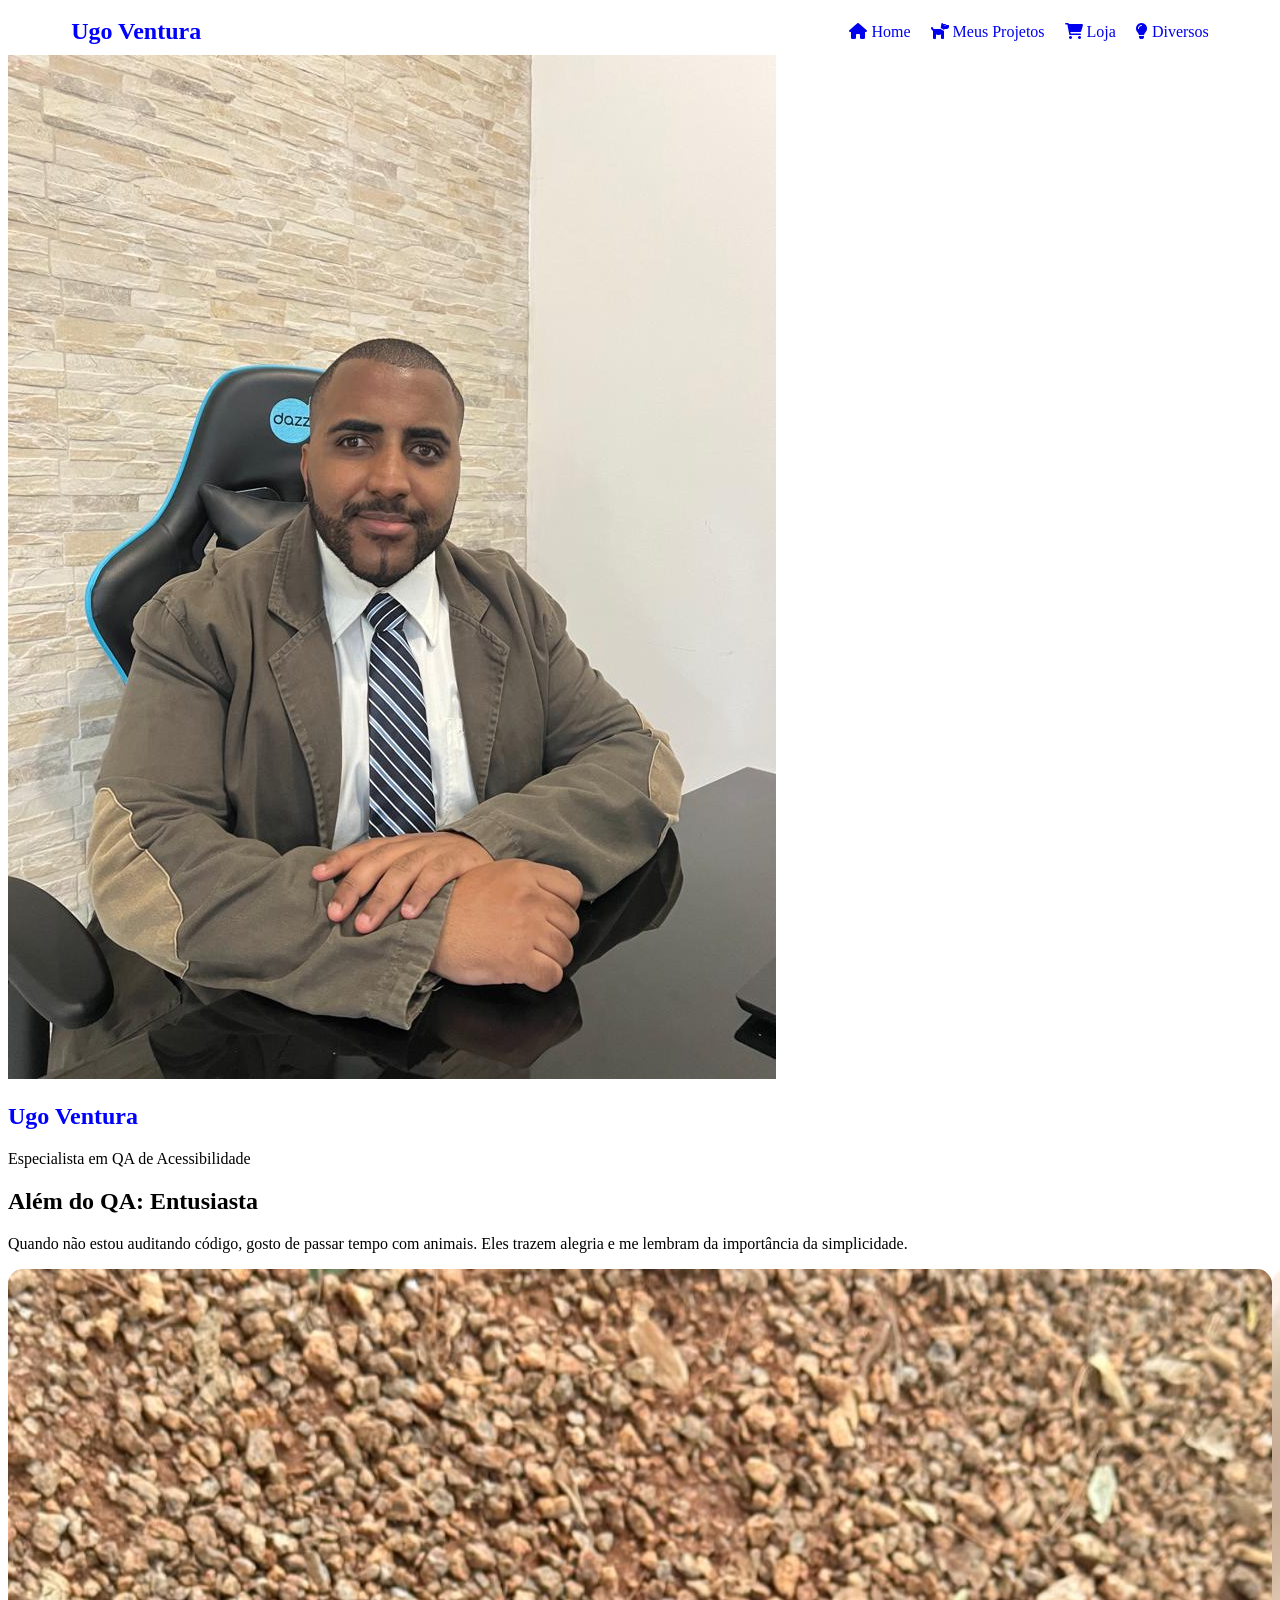
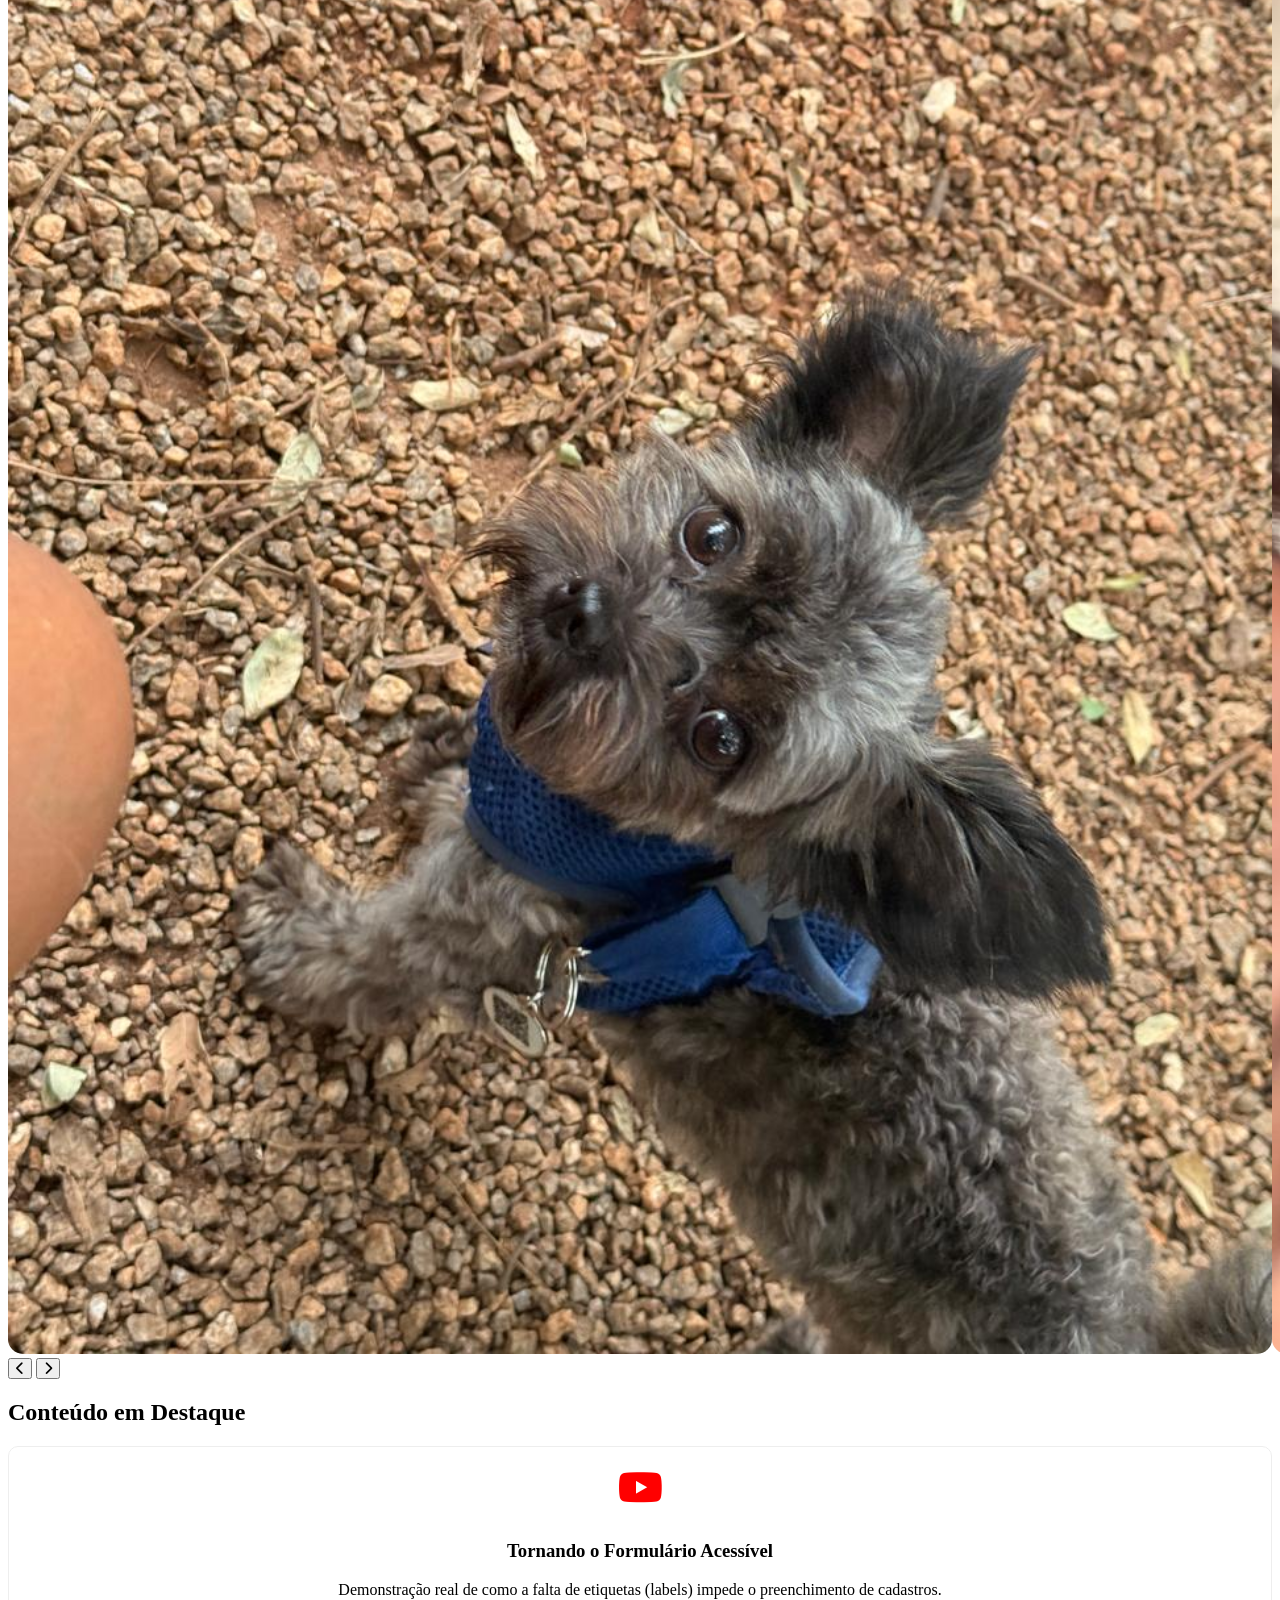
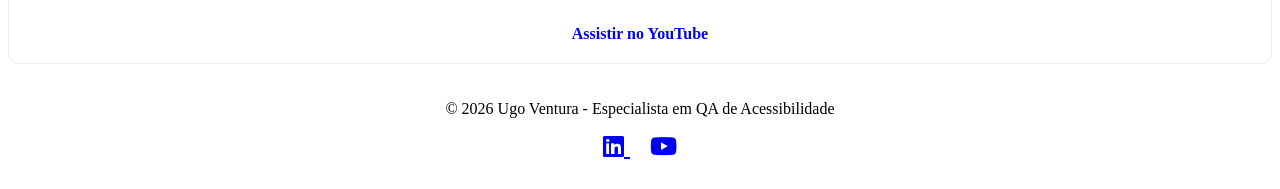
==== commit a656eb83: "atualizando o caminho do css" ====
--- a/index.html
+++ b/index.html
@@ -8,7 +8,7 @@
     <link rel="stylesheet" href="https://cdnjs.cloudflare.com/ajax/libs/font-awesome/6.0.0/css/all.min.css">
     <link href="https://unpkg.com/aos@2.3.1/dist/aos.css" rel="stylesheet">
     
-    <link rel="stylesheet" href="css/style.css">
+    <link rel="stylesheet" href="style.css">
 </head>
 <body>
     <header id="main-header"></header>
@@ -16,7 +16,7 @@
     <main id="conteudo-principal">
         <section class="hero" data-aos="fade-up">
             <img src="images/ugo.jpg" alt="Foto de perfil de Ugo Ventura" class="perfil-img">
-            <h1 data-aos="fade-right">Ugo Ventura</h1>
+            <h1 data-aos="fade-right" style="color: blue;">Ugo Ventura</h1>
             <p class="subtitulo">Especialista em QA de Acessibilidade</p>
         </section>
 
@@ -26,27 +26,26 @@
             
             <div class="carousel-container" role="region" aria-roledescription="carousel" aria-label="Galeria de fotos dos meus cachorros">
                 
-                <div id="carousel-status" class="sr-only" aria-live="polite" 
-                     style="position: absolute; width: 1px; height: 1px; padding: 0; margin: -1px; overflow: hidden; clip: rect(0,0,0,0); border: 0;">
+                <div id="carousel-status" class="sr-only" aria-live="polite">
                     Exibindo Foto 1 de 3
                 </div>
 
-                <div class="carousel-slides" id="carousel-slides">
-                    <div class="slide" role="group" aria-roledescription="slide" aria-label="1 de 3">
-                        <img src="images/cachorro01.jpg" alt="Um cachorro caramelo correndo feliz na grama verde">
+                <div class="carousel-slides" id="carousel-slides" style="display: flex; transition: transform 0.5s ease-in-out;">
+                    <div class="slide" role="group" aria-roledescription="slide" aria-label="1 de 3" style="min-width: 100%;">
+                        <img src="images/cachorro01.jpg" alt="Um cachorro caramelo correndo feliz na grama verde" style="width: 100%; border-radius: 15px;">
                     </div>
-                    <div class="slide" role="group" aria-roledescription="slide" aria-label="2 de 3">
-                        <img src="images/cachorro02.jpg" alt="Um cachorro preto e branco descansando">
+                    <div class="slide" role="group" aria-roledescription="slide" aria-label="2 de 3" style="min-width: 100%;">
+                        <img src="images/cachorro02.jpg" alt="Um cachorro preto e branco descansando" style="width: 100%; border-radius: 15px;">
                     </div>
-                    <div class="slide" role="group" aria-roledescription="slide" aria-label="3 de 3">
-                        <img src="images/cachorro03.jpg" alt="Um cachorro grande e um filhote interagindo no chão">
+                    <div class="slide" role="group" aria-roledescription="slide" aria-label="3 de 3" style="min-width: 100%;">
+                        <img src="images/cachorro03.jpg" alt="Um cachorro grande e um filhote interagindo no chão" style="width: 100%; border-radius: 15px;">
                     </div>
                 </div>
 
-                <button class="carousel-btn prev" id="prev-btn" aria-label="Foto anterior">
+                <button class="carousel-btn prev" id="prev-btn" aria-label="Foto anterior" style="cursor: pointer;">
                     <i class="fas fa-chevron-left" aria-hidden="true"></i>
                 </button>
-                <button class="carousel-btn next" id="next-btn" aria-label="Próxima foto">
+                <button class="carousel-btn next" id="next-btn" aria-label="Próxima foto" style="cursor: pointer;">
                     <i class="fas fa-chevron-right" aria-hidden="true"></i>
                 </button>
             </div>
@@ -55,11 +54,13 @@
         <section class="destaques" data-aos="fade-up">
             <h2>Conteúdo em Destaque</h2>
             <div class="card-grid">
-                <article class="card" data-aos="zoom-in">
-                    <i class="fab fa-youtube" aria-hidden="true" style="font-size: 2rem; color: red;"></i>
+                <article class="card" data-aos="zoom-in" style="padding: 20px; border: 1px solid #eee; border-radius: 10px; text-align: center;">
+                    <i class="fab fa-youtube" aria-hidden="true" style="font-size: 2.5rem; color: red; margin-bottom: 15px;"></i>
                     <h3>Tornando o Formulário Acessível</h3>
                     <p>Demonstração real de como a falta de etiquetas (labels) impede o preenchimento de cadastros.</p>
-                    <a href="https://www.youtube.com/watch?v=UW9lQev63oY" target="_blank" aria-label="Assistir vídeo sobre formulários acessíveis no YouTube (abre em nova aba)">
+                    <a href="https://www.youtube.com/watch?v=UW9lQev63oY" target="_blank" 
+                       aria-label="Assistir vídeo sobre formulários acessíveis no YouTube (abre em nova aba)"
+                       style="display: inline-block; margin-top: 10px; color: blue; font-weight: bold; text-decoration: none;">
                         Assistir no YouTube
                     </a>
                 </article>
@@ -70,17 +71,20 @@
     <footer id="main-footer"></footer>
 
     <script src="https://unpkg.com/aos@2.3.1/dist/aos.js"></script>
+    
+    <script src="js/menu.js"></script>
+
     <script>
-        // Inicializa animações
+        // Inicializa animações AOS
         AOS.init({ duration: 1000, once: true });
 
         // Lógica do Carrossel com Feedback Acessível
-        const slides = document.getElementById('carousel-slides');
+        const slidesContainer = document.getElementById('carousel-slides');
         const statusAcessivel = document.getElementById('carousel-status');
         const totalSlides = 3;
         let index = 0;
 
-        // Descrições fáceis de editar para o leitor de tela
+        // Descrições para o leitor de tela
         const descricoes = [
             "Um cachorro caramelo correndo feliz na grama verde",
             "Um cachorro preto e branco descansando",
@@ -90,14 +94,15 @@
         const atualizarCarrossel = (novoIndex) => {
             index = novoIndex;
             
-            // Movimento visual
-            slides.style.transform = `translateX(${-index * 100}%)`;
+            // Movimento visual: desliza os slides horizontalmente
+            slidesContainer.style.transform = `translateX(${-index * 100}%)`;
             
-            // Anúncio para o leitor de tela (Aria-Live)
+            // Anúncio via Aria-Live para o usuário cego saber qual foto está vendo
             const mensagem = `Foto ${index + 1} de ${totalSlides}. ${descricoes[index]}`;
             statusAcessivel.innerText = mensagem;
         };
 
+        // Eventos dos botões
         document.getElementById('next-btn').addEventListener('click', () => {
             const proximo = (index + 1) % totalSlides;
             atualizarCarrossel(proximo);
@@ -108,6 +113,5 @@
             atualizarCarrossel(anterior);
         });
     </script>
-    <script src="js/menu.js"></script>
 </body>
 </html>
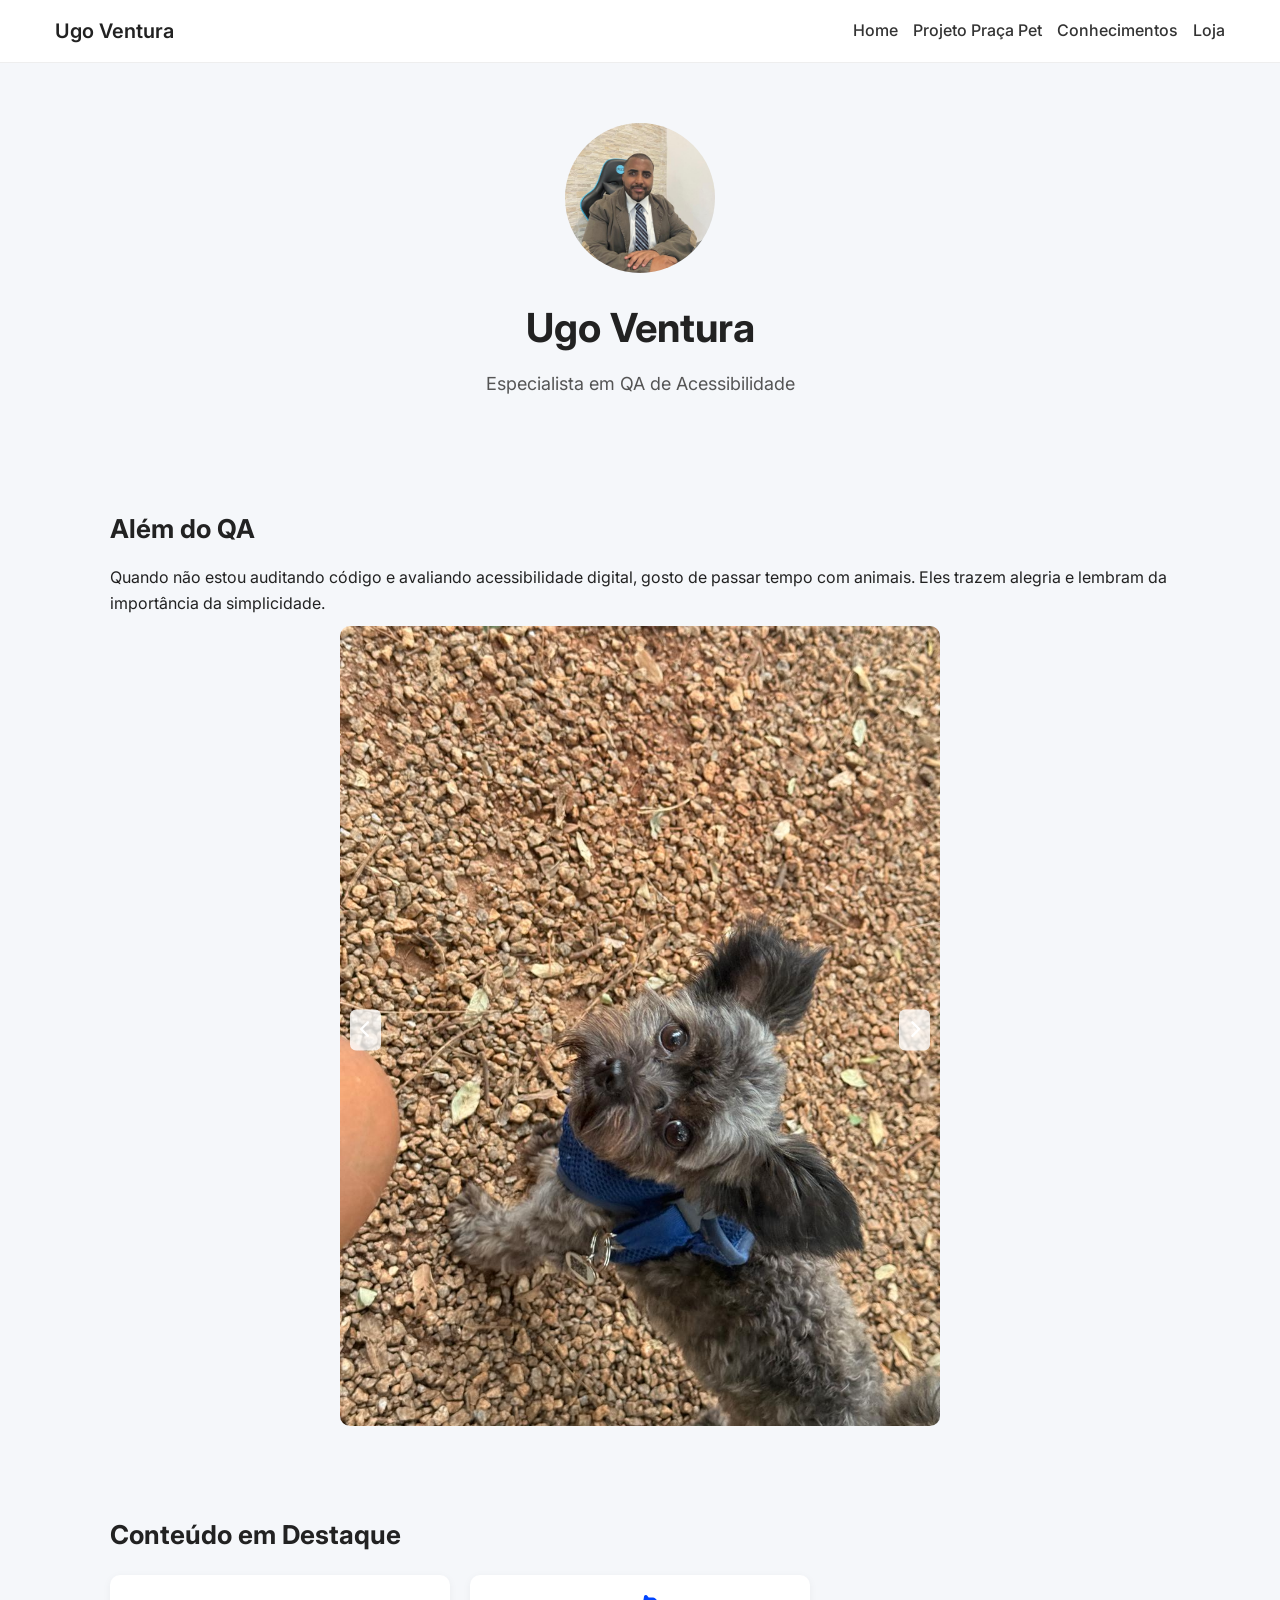
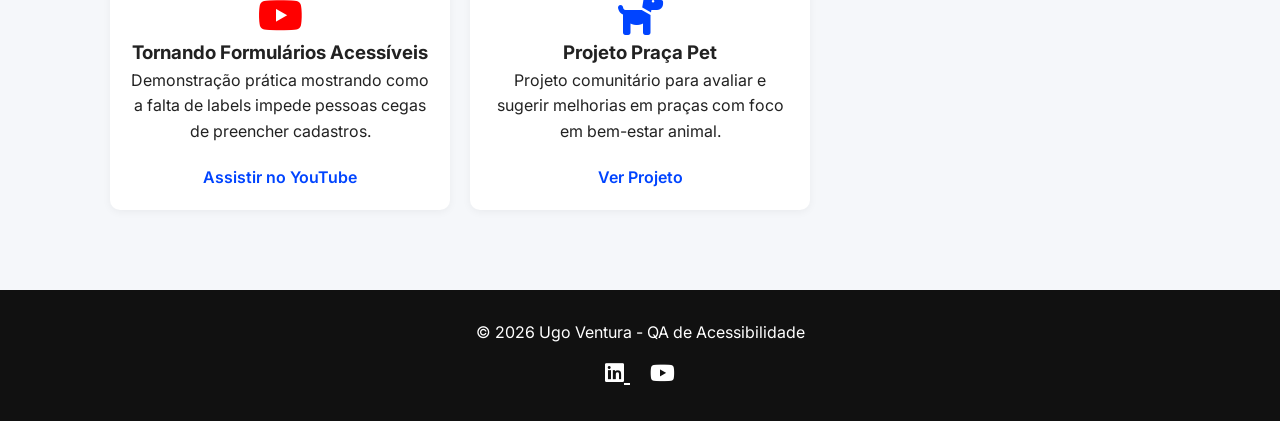
==== commit afd69985: "inserindo mapas ajustando cards melhorando tecnologia" ====
--- a/index.html
+++ b/index.html
@@ -1,117 +1,171 @@
 <!DOCTYPE html>
 <html lang="pt-br">
+
 <head>
-    <meta charset="UTF-8">
-    <meta name="viewport" content="width=device-width, initial-scale=1.0">
-    <title>Ugo Ventura | QA de Acessibilidade</title>
 
-    <link rel="stylesheet" href="https://cdnjs.cloudflare.com/ajax/libs/font-awesome/6.0.0/css/all.min.css">
-    <link href="https://unpkg.com/aos@2.3.1/dist/aos.css" rel="stylesheet">
-    
-    <link rel="stylesheet" href="style.css">
+<meta charset="UTF-8">
+<meta name="viewport" content="width=device-width, initial-scale=1">
+
+<title>Ugo Ventura | QA de Acessibilidade</title>
+
+<meta name="description" content="Portfólio de Ugo Ventura especialista em QA de acessibilidade digital, testes de software e inclusão.">
+
+<link rel="stylesheet" href="css/style.css">
+
+<link rel="stylesheet" href="https://cdnjs.cloudflare.com/ajax/libs/font-awesome/6.5.0/css/all.min.css">
+
+<link href="https://fonts.googleapis.com/css2?family=Inter:wght@400;600&display=swap" rel="stylesheet">
+
 </head>
+
 <body>
-    <header id="main-header"></header>
 
-    <main id="conteudo-principal">
-        <section class="hero" data-aos="fade-up">
-            <img src="images/ugo.jpg" alt="Foto de perfil de Ugo Ventura" class="perfil-img">
-            <h1 data-aos="fade-right" style="color: blue;">Ugo Ventura</h1>
-            <p class="subtitulo">Especialista em QA de Acessibilidade</p>
-        </section>
+<header id="main-header"></header>
 
-        <section class="sobre-mim" data-aos="fade-up">
-            <h2>Além do QA: Entusiasta</h2>
-            <p>Quando não estou auditando código, gosto de passar tempo com animais. Eles trazem alegria e me lembram da importância da simplicidade.</p>
-            
-            <div class="carousel-container" role="region" aria-roledescription="carousel" aria-label="Galeria de fotos dos meus cachorros">
-                
-                <div id="carousel-status" class="sr-only" aria-live="polite">
-                    Exibindo Foto 1 de 3
-                </div>
+<main id="conteudo-principal" tabindex="-1">
 
-                <div class="carousel-slides" id="carousel-slides" style="display: flex; transition: transform 0.5s ease-in-out;">
-                    <div class="slide" role="group" aria-roledescription="slide" aria-label="1 de 3" style="min-width: 100%;">
-                        <img src="images/cachorro01.jpg" alt="Um cachorro caramelo correndo feliz na grama verde" style="width: 100%; border-radius: 15px;">
-                    </div>
-                    <div class="slide" role="group" aria-roledescription="slide" aria-label="2 de 3" style="min-width: 100%;">
-                        <img src="images/cachorro02.jpg" alt="Um cachorro preto e branco descansando" style="width: 100%; border-radius: 15px;">
-                    </div>
-                    <div class="slide" role="group" aria-roledescription="slide" aria-label="3 de 3" style="min-width: 100%;">
-                        <img src="images/cachorro03.jpg" alt="Um cachorro grande e um filhote interagindo no chão" style="width: 100%; border-radius: 15px;">
-                    </div>
-                </div>
+<section class="hero">
 
-                <button class="carousel-btn prev" id="prev-btn" aria-label="Foto anterior" style="cursor: pointer;">
-                    <i class="fas fa-chevron-left" aria-hidden="true"></i>
-                </button>
-                <button class="carousel-btn next" id="next-btn" aria-label="Próxima foto" style="cursor: pointer;">
-                    <i class="fas fa-chevron-right" aria-hidden="true"></i>
-                </button>
-            </div>
-        </section>
+<img src="images/ugo.jpg"
+alt="Foto de perfil de Ugo Ventura"
+class="perfil-img"
+loading="lazy">
 
-        <section class="destaques" data-aos="fade-up">
-            <h2>Conteúdo em Destaque</h2>
-            <div class="card-grid">
-                <article class="card" data-aos="zoom-in" style="padding: 20px; border: 1px solid #eee; border-radius: 10px; text-align: center;">
-                    <i class="fab fa-youtube" aria-hidden="true" style="font-size: 2.5rem; color: red; margin-bottom: 15px;"></i>
-                    <h3>Tornando o Formulário Acessível</h3>
-                    <p>Demonstração real de como a falta de etiquetas (labels) impede o preenchimento de cadastros.</p>
-                    <a href="https://www.youtube.com/watch?v=UW9lQev63oY" target="_blank" 
-                       aria-label="Assistir vídeo sobre formulários acessíveis no YouTube (abre em nova aba)"
-                       style="display: inline-block; margin-top: 10px; color: blue; font-weight: bold; text-decoration: none;">
-                        Assistir no YouTube
-                    </a>
-                </article>
-            </div>
-        </section>
-    </main>
+<h1>Ugo Ventura</h1>
 
-    <footer id="main-footer"></footer>
+<p class="subtitulo">
+Especialista em QA de Acessibilidade
+</p>
 
-    <script src="https://unpkg.com/aos@2.3.1/dist/aos.js"></script>
-    
-    <script src="js/menu.js"></script>
+</section>
 
-    <script>
-        // Inicializa animações AOS
-        AOS.init({ duration: 1000, once: true });
+<section class="sobre-mim">
 
-        // Lógica do Carrossel com Feedback Acessível
-        const slidesContainer = document.getElementById('carousel-slides');
-        const statusAcessivel = document.getElementById('carousel-status');
-        const totalSlides = 3;
-        let index = 0;
+<h2>Além do QA</h2>
 
-        // Descrições para o leitor de tela
-        const descricoes = [
-            "Um cachorro caramelo correndo feliz na grama verde",
-            "Um cachorro preto e branco descansando",
-            "Um cachorro grande e um filhote interagindo no chão"
-        ];
+<p>
+Quando não estou auditando código e avaliando acessibilidade digital,
+gosto de passar tempo com animais. Eles trazem alegria e lembram da
+importância da simplicidade.
+</p>
 
-        const atualizarCarrossel = (novoIndex) => {
-            index = novoIndex;
-            
-            // Movimento visual: desliza os slides horizontalmente
-            slidesContainer.style.transform = `translateX(${-index * 100}%)`;
-            
-            // Anúncio via Aria-Live para o usuário cego saber qual foto está vendo
-            const mensagem = `Foto ${index + 1} de ${totalSlides}. ${descricoes[index]}`;
-            statusAcessivel.innerText = mensagem;
-        };
+<div class="carousel-container"
+role="region"
+aria-roledescription="carousel"
+aria-label="Galeria de fotos dos meus cachorros">
 
-        // Eventos dos botões
-        document.getElementById('next-btn').addEventListener('click', () => {
-            const proximo = (index + 1) % totalSlides;
-            atualizarCarrossel(proximo);
-        });
+<div id="carousel-status" class="sr-only" aria-live="polite">
+Exibindo foto 1 de 3
+</div>
 
-        document.getElementById('prev-btn').addEventListener('click', () => {
-            const anterior = (index - 1 + totalSlides) % totalSlides;
-            atualizarCarrossel(anterior);
-        });
-    </script>
+<div class="carousel-slides" id="carousel-slides">
+
+<div class="slide" role="group" aria-label="Foto 1 de 3">
+
+<img src="images/cachorro01.jpg"
+alt="Cachorro caramelo correndo feliz na grama"
+loading="lazy">
+
+</div>
+
+<div class="slide" role="group" aria-label="Foto 2 de 3">
+
+<img src="images/cachorro02.jpg"
+alt="Cachorro preto e branco descansando"
+loading="lazy">
+
+</div>
+
+<div class="slide" role="group" aria-label="Foto 3 de 3">
+
+<img src="images/cachorro03.jpg"
+alt="Cachorro grande brincando com filhote"
+loading="lazy">
+
+</div>
+
+</div>
+
+<button class="carousel-btn prev"
+id="prev-btn"
+aria-label="Foto anterior">
+
+<i class="fas fa-chevron-left"></i>
+
+</button>
+
+<button class="carousel-btn next"
+id="next-btn"
+aria-label="Próxima foto">
+
+<i class="fas fa-chevron-right"></i>
+
+</button>
+
+</div>
+
+</section>
+
+<section class="destaques">
+
+<h2>Conteúdo em Destaque</h2>
+
+<div class="card-grid">
+
+<article class="card">
+
+<i class="fab fa-youtube"
+aria-hidden="true"
+style="font-size:40px;color:red;"></i>
+
+<h3>Tornando Formulários Acessíveis</h3>
+
+<p>
+Demonstração prática mostrando como a falta de labels
+impede pessoas cegas de preencher cadastros.
+</p>
+
+<a href="https://www.youtube.com/watch?v=UW9lQev63oY"
+target="_blank"
+aria-label="Assistir vídeo sobre acessibilidade no YouTube">
+
+Assistir no YouTube
+
+</a>
+
+</article>
+
+<article class="card">
+
+<i class="fas fa-dog"
+aria-hidden="true"
+style="font-size:40px;color:#0044ff;"></i>
+
+<h3>Projeto Praça Pet</h3>
+
+<p>
+Projeto comunitário para avaliar e sugerir melhorias
+em praças com foco em bem-estar animal.
+</p>
+
+<a href="projetos.html">
+Ver Projeto
+</a>
+
+</article>
+
+</div>
+
+</section>
+
+</main>
+
+<footer id="main-footer"></footer>
+
+<script src="js/menu.js"></script>
+
+<script src="js/carousel.js"></script>
+
 </body>
+
 </html>
--- a/css/style.css
+++ b/css/style.css
@@ -0,0 +1,340 @@
+/* ================================
+RESET BÁSICO
+================================ */
+
+* {
+margin:0;
+padding:0;
+box-sizing:border-box;
+}
+
+body{
+font-family: 'Inter', Arial, sans-serif;
+line-height:1.6;
+background:#f5f7fa;
+color:#222;
+}
+
+
+/* ================================
+ACESSIBILIDADE
+================================ */
+
+.sr-only{
+position:absolute;
+width:1px;
+height:1px;
+padding:0;
+margin:-1px;
+overflow:hidden;
+clip:rect(0,0,0,0);
+border:0;
+}
+
+
+/* ================================
+HEADER / MENU
+================================ */
+
+.menu-principal{
+background:#ffffff;
+border-bottom:1px solid #eee;
+}
+
+.menu-container{
+max-width:1200px;
+margin:auto;
+display:flex;
+align-items:center;
+justify-content:space-between;
+padding:15px;
+}
+
+.logo a{
+font-size:20px;
+font-weight:600;
+text-decoration:none;
+color:#222;
+}
+
+#menu-toggle{
+background:none;
+border:none;
+font-size:22px;
+cursor:pointer;
+}
+
+.menu-links{
+list-style:none;
+display:none;
+flex-direction:column;
+gap:15px;
+margin-top:15px;
+}
+
+.menu-links a{
+text-decoration:none;
+color:#333;
+font-weight:500;
+}
+
+
+/* ================================
+HERO
+================================ */
+
+.hero{
+text-align:center;
+padding:40px 20px;
+}
+
+.perfil-img{
+width:150px;
+height:150px;
+border-radius:50%;
+object-fit:cover;
+margin-bottom:15px;
+}
+
+.hero h1{
+font-size:32px;
+margin-bottom:10px;
+}
+
+.subtitulo{
+font-size:18px;
+color:#555;
+}
+
+
+/* ================================
+SEÇÕES
+================================ */
+
+section{
+max-width:1100px;
+margin:auto;
+padding:40px 20px;
+}
+
+h2{
+font-size:26px;
+margin-bottom:15px;
+}
+
+p{
+margin-bottom:10px;
+}
+
+
+/* ================================
+CAROUSEL
+================================ */
+
+.carousel-container{
+position:relative;
+overflow:hidden;
+max-width:600px;
+margin:auto;
+}
+
+.carousel-slides{
+display:flex;
+transition:transform .5s ease;
+}
+
+.slide{
+min-width:100%;
+}
+
+.slide img{
+width:100%;
+border-radius:10px;
+}
+
+.carousel-btn{
+position:absolute;
+top:50%;
+transform:translateY(-50%);
+background:#ffffffcc;
+border:none;
+padding:10px;
+cursor:pointer;
+font-size:18px;
+}
+
+.prev{
+left:10px;
+}
+
+.next{
+right:10px;
+}
+
+
+/* ================================
+CARDS
+================================ */
+
+.card-grid{
+display:grid;
+grid-template-columns:1fr;
+gap:20px;
+margin-top:20px;
+}
+
+.card{
+background:white;
+padding:20px;
+border-radius:10px;
+box-shadow:0 2px 8px rgba(0,0,0,0.05);
+text-align:center;
+}
+
+.card a{
+display:inline-block;
+margin-top:10px;
+color:#0044ff;
+font-weight:600;
+text-decoration:none;
+}
+
+
+/* ================================
+FORMULÁRIOS
+================================ */
+
+form{
+display:flex;
+flex-direction:column;
+gap:10px;
+max-width:500px;
+}
+
+input, textarea, select{
+padding:10px;
+border:1px solid #ccc;
+border-radius:6px;
+font-size:14px;
+}
+
+textarea{
+min-height:100px;
+}
+
+button{
+padding:12px;
+border:none;
+background:#0044ff;
+color:white;
+font-size:16px;
+border-radius:6px;
+cursor:pointer;
+}
+
+button:hover{
+background:#0033cc;
+}
+
+
+/* ================================
+LISTA PRAÇAS
+================================ */
+
+.card-praca{
+background:white;
+padding:15px;
+margin-bottom:15px;
+border-radius:8px;
+box-shadow:0 2px 6px rgba(0,0,0,0.05);
+}
+
+
+/* ================================
+FOOTER
+================================ */
+
+footer{
+margin-top:40px;
+background:#111;
+color:white;
+padding:30px 20px;
+text-align:center;
+}
+
+.footer-content{
+max-width:1000px;
+margin:auto;
+}
+
+.social-links{
+margin-top:10px;
+}
+
+.social-links a{
+color:white;
+font-size:22px;
+margin:0 10px;
+}
+
+
+/* ================================
+RESPONSIVIDADE TABLET
+================================ */
+
+@media (min-width:768px){
+
+.menu-links{
+display:flex;
+flex-direction:row;
+margin-top:0;
+}
+
+#menu-toggle{
+display:none;
+}
+
+.hero h1{
+font-size:40px;
+}
+
+.card-grid{
+grid-template-columns:repeat(2,1fr);
+}
+
+}
+
+
+/* ================================
+RESPONSIVIDADE DESKTOP
+================================ */
+
+@media (min-width:1024px){
+
+.hero{
+padding:60px 20px;
+}
+
+.card-grid{
+grid-template-columns:repeat(3,1fr);
+}
+
+/* ================================
+FORMULÁRIO GOOGLE
+================================ */
+
+.form-container{
+width:100%;
+max-width:900px;
+margin:auto;
+}
+
+.form-container iframe{
+width:100%;
+height:1500px;
+border:none;
+border-radius:10px;
+background:white;
+}
+
+}
